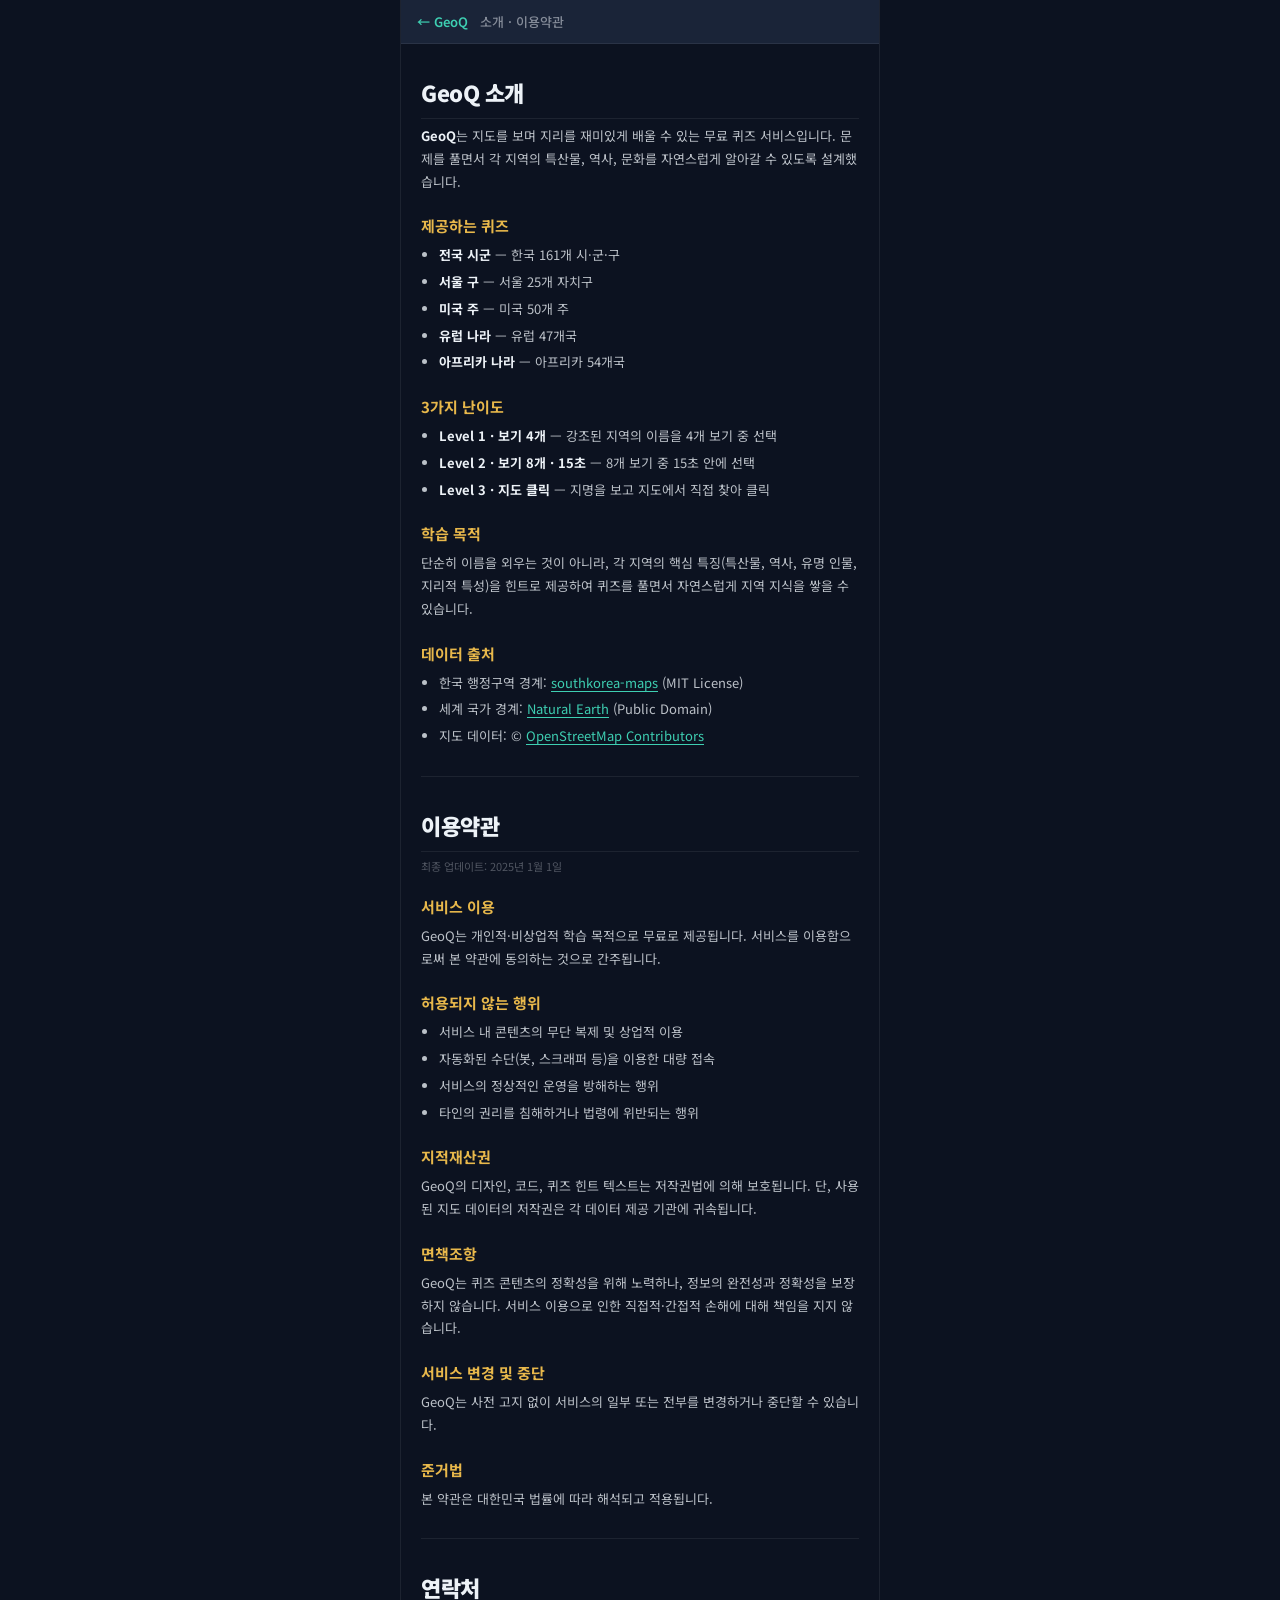
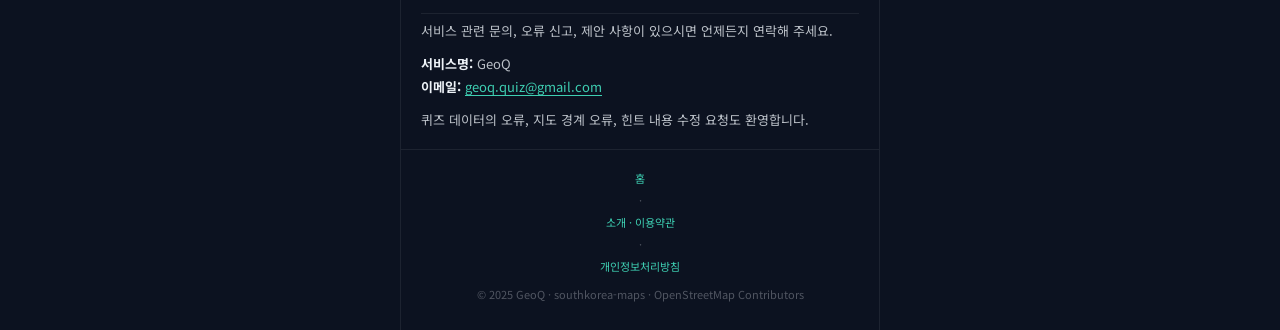
==== about.html @ 437cad63 "feat: Google AdSense 심사 요건 충족 — 필수 페이지 및 메타 추가 - privacy.html: 개인정보처리방침 (수집 정보·쿠키·AdSense·연락처·영문 요약)" ====
<!DOCTYPE html>
<html lang="ko">
<head>
<meta charset="UTF-8">
<meta name="viewport" content="width=device-width,initial-scale=1.0">
<title>소개 — GeoQ</title>
<meta name="description" content="GeoQ는 지도를 보며 지리를 배우는 무료 퀴즈 서비스입니다. 전국 시군, 서울 구, 미국 주, 유럽·아프리카 국가를 3가지 레벨로 학습하세요.">
<meta name="robots" content="index,follow">
<link rel="icon" href="/favicon.svg" type="image/svg+xml">
<link rel="preconnect" href="https://fonts.googleapis.com">
<link rel="preconnect" href="https://fonts.gstatic.com" crossorigin>
<link rel="stylesheet" href="/css/style.css">
</head>
<body>
<div class="page">

<nav class="content-nav">
  <a href="/" class="content-nav__back">← GeoQ</a>
  <span class="content-nav__title">소개 · 이용약관</span>
</nav>

<div class="content-wrap">

<h1 class="content-h1">GeoQ 소개</h1>

<p class="content-p"><strong>GeoQ</strong>는 지도를 보며 지리를 재미있게 배울 수 있는 무료 퀴즈 서비스입니다. 문제를 풀면서 각 지역의 특산물, 역사, 문화를 자연스럽게 알아갈 수 있도록 설계했습니다.</p>

<h2 class="content-h2">제공하는 퀴즈</h2>
<ul class="content-list">
  <li><strong>전국 시군</strong> — 한국 161개 시·군·구</li>
  <li><strong>서울 구</strong> — 서울 25개 자치구</li>
  <li><strong>미국 주</strong> — 미국 50개 주</li>
  <li><strong>유럽 나라</strong> — 유럽 47개국</li>
  <li><strong>아프리카 나라</strong> — 아프리카 54개국</li>
</ul>

<h2 class="content-h2">3가지 난이도</h2>
<ul class="content-list">
  <li><strong>Level 1 · 보기 4개</strong> — 강조된 지역의 이름을 4개 보기 중 선택</li>
  <li><strong>Level 2 · 보기 8개 · 15초</strong> — 8개 보기 중 15초 안에 선택</li>
  <li><strong>Level 3 · 지도 클릭</strong> — 지명을 보고 지도에서 직접 찾아 클릭</li>
</ul>

<h2 class="content-h2">학습 목적</h2>
<p class="content-p">단순히 이름을 외우는 것이 아니라, 각 지역의 핵심 특징(특산물, 역사, 유명 인물, 지리적 특성)을 힌트로 제공하여 퀴즈를 풀면서 자연스럽게 지역 지식을 쌓을 수 있습니다.</p>

<h2 class="content-h2">데이터 출처</h2>
<ul class="content-list">
  <li>한국 행정구역 경계: <a href="https://github.com/southkorea/southkorea-maps" target="_blank" rel="noopener" class="content-link">southkorea-maps</a> (MIT License)</li>
  <li>세계 국가 경계: <a href="https://www.naturalearthdata.com/" target="_blank" rel="noopener" class="content-link">Natural Earth</a> (Public Domain)</li>
  <li>지도 데이터: © <a href="https://www.openstreetmap.org/copyright" target="_blank" rel="noopener" class="content-link">OpenStreetMap Contributors</a></li>
</ul>

<div class="content-divider"></div>

<h1 class="content-h1">이용약관</h1>
<p class="content-meta">최종 업데이트: 2025년 1월 1일</p>

<h2 class="content-h2">서비스 이용</h2>
<p class="content-p">GeoQ는 개인적·비상업적 학습 목적으로 무료로 제공됩니다. 서비스를 이용함으로써 본 약관에 동의하는 것으로 간주됩니다.</p>

<h2 class="content-h2">허용되지 않는 행위</h2>
<ul class="content-list">
  <li>서비스 내 콘텐츠의 무단 복제 및 상업적 이용</li>
  <li>자동화된 수단(봇, 스크래퍼 등)을 이용한 대량 접속</li>
  <li>서비스의 정상적인 운영을 방해하는 행위</li>
  <li>타인의 권리를 침해하거나 법령에 위반되는 행위</li>
</ul>

<h2 class="content-h2">지적재산권</h2>
<p class="content-p">GeoQ의 디자인, 코드, 퀴즈 힌트 텍스트는 저작권법에 의해 보호됩니다. 단, 사용된 지도 데이터의 저작권은 각 데이터 제공 기관에 귀속됩니다.</p>

<h2 class="content-h2">면책조항</h2>
<p class="content-p">GeoQ는 퀴즈 콘텐츠의 정확성을 위해 노력하나, 정보의 완전성과 정확성을 보장하지 않습니다. 서비스 이용으로 인한 직접적·간접적 손해에 대해 책임을 지지 않습니다.</p>

<h2 class="content-h2">서비스 변경 및 중단</h2>
<p class="content-p">GeoQ는 사전 고지 없이 서비스의 일부 또는 전부를 변경하거나 중단할 수 있습니다.</p>

<h2 class="content-h2">준거법</h2>
<p class="content-p">본 약관은 대한민국 법률에 따라 해석되고 적용됩니다.</p>

<div class="content-divider"></div>

<h1 class="content-h1">연락처</h1>

<p class="content-p">서비스 관련 문의, 오류 신고, 제안 사항이 있으시면 언제든지 연락해 주세요.</p>

<p class="content-p">
  <strong>서비스명:</strong> GeoQ<br>
  <strong>이메일:</strong> <a href="mailto:geoq.quiz@gmail.com" class="content-link">geoq.quiz@gmail.com</a>
</p>

<p class="content-p">퀴즈 데이터의 오류, 지도 경계 오류, 힌트 내용 수정 요청도 환영합니다.</p>

</div><!-- .content-wrap -->

<footer class="content-footer">
  <a href="/">홈</a>
  <span>·</span>
  <a href="/about">소개 · 이용약관</a>
  <span>·</span>
  <a href="/privacy">개인정보처리방침</a>
  <div style="margin-top:6px;">© 2025 GeoQ · southkorea-maps · OpenStreetMap Contributors</div>
</footer>

</div><!-- .page -->
</body>
</html>
---- css/style.css ----
@import url('https://fonts.googleapis.com/css2?family=Noto+Sans+KR:wght@400;500;700;900&family=DM+Mono:wght@400;500&display=swap');

/* ── 토큰 ── */
:root {
  --ink:    #0C1220;
  --ink2:   #1A2438;
  --ink3:   #243044;
  --border: rgba(255,255,255,0.07);
  --border2:rgba(255,255,255,0.13);

  --paper:  #F5F2EB;
  --paper2: #EDE9DF;

  --gold:   #E8B84B;
  --gold2:  #F5D078;
  --teal:   #3ECFB2;
  --coral:  #FF6B6B;
  --sky:    #60B4FF;

  --text:   #EDF2F7;
  --muted:  rgba(237,242,247,0.5);
  --hint:   rgba(237,242,247,0.3);

  --r-sm: 8px;
  --r-md: 14px;
  --r-lg: 20px;
  --r-xl: 28px;

  --font: 'Noto Sans KR', sans-serif;
  --mono: 'DM Mono', monospace;
  --ease: cubic-bezier(0.22,1,0.36,1);
}

*,*::before,*::after{box-sizing:border-box;margin:0;padding:0;}
html{font-size:16px;-webkit-font-smoothing:antialiased;}
body{font-family:var(--font);background:var(--ink);color:var(--text);min-height:100vh;overflow-x:hidden;}
a{color:inherit;text-decoration:none;}
button{font-family:inherit;cursor:pointer;border:none;background:none;}
input{font-family:inherit;}

/* ── 스크롤바 ── */
::-webkit-scrollbar{width:4px;}
::-webkit-scrollbar-track{background:var(--ink2);}
::-webkit-scrollbar-thumb{background:var(--border2);border-radius:2px;}

/* ── 애니메이션 ── */
@keyframes fadeUp   {from{opacity:0;transform:translateY(16px)}to{opacity:1;transform:translateY(0)}}
@keyframes fadeIn   {from{opacity:0}to{opacity:1}}
@keyframes scaleIn  {from{opacity:0;transform:scale(.88)}to{opacity:1;transform:scale(1)}}
@keyframes shimmer  {0%{background-position:200% 0}100%{background-position:-200% 0}}
@keyframes pulse    {0%,100%{filter:drop-shadow(0 0 4px rgba(232,184,75,.35))}50%{filter:drop-shadow(0 0 14px rgba(232,184,75,.7))}}
@keyframes timerPulse{0%,100%{transform:scale(1)}50%{transform:scale(1.1)}}
@keyframes ripple   {to{transform:scale(3);opacity:0}}
@keyframes slideDown{from{opacity:0;transform:translateY(-8px)}to{opacity:1;transform:translateY(0)}}
@keyframes bounce   {0%,100%{transform:translateY(0)}40%{transform:translateY(-6px)}70%{transform:translateY(-2px)}}

.fade-up  {animation:fadeUp  .38s var(--ease) both;}
.scale-in {animation:scaleIn .32s var(--ease) both;}

/* ── 스켈레톤 ── */
.skeleton{
  background:linear-gradient(90deg,var(--ink2) 25%,var(--ink3) 50%,var(--ink2) 75%);
  background-size:200% 100%;
  animation:shimmer 1.5s infinite;
  border-radius:var(--r-md);
}

/* ── 페이지 wrapper ── */
.page{max-width:480px;margin:0 auto;min-height:100vh;display:flex;flex-direction:column;position:relative;}

/* ════════════════════════════
   HOME
════════════════════════════ */
.home-hero{
  padding:36px 20px 28px;
  background:linear-gradient(160deg,#0C1220 0%,#152035 50%,#0D2040 100%);
  position:relative;overflow:hidden;
}
.home-hero::before{
  content:'';position:absolute;inset:0;
  background:radial-gradient(ellipse 60% 50% at 80% 20%,rgba(62,207,178,.08),transparent);
  pointer-events:none;
}
.home-hero__eyebrow{
  font-size:10px;letter-spacing:.14em;text-transform:uppercase;
  color:var(--teal);font-weight:500;margin-bottom:8px;
}
.home-hero__title{
  font-size:30px;font-weight:900;letter-spacing:-1px;line-height:1.1;
  background:linear-gradient(135deg,#fff 30%,var(--gold2));
  -webkit-background-clip:text;-webkit-text-fill-color:transparent;background-clip:text;
  margin-bottom:8px;
}
.home-hero__sub{font-size:13px;color:var(--muted);line-height:1.5;}

.lang-row{display:flex;align-items:center;justify-content:space-between;margin-top:20px;}
.lang-toggle{display:flex;gap:3px;background:rgba(255,255,255,.06);border:1px solid var(--border);border-radius:20px;padding:3px;}
.lang-toggle button{
  padding:4px 14px;border-radius:16px;font-size:12px;font-weight:500;
  color:var(--muted);transition:all .2s;
}
.lang-toggle button.active{background:var(--gold);color:var(--ink);font-weight:700;}

/* 레벨·지도 선택 안내 레이블 */
.level-section-label{
  font-size:10px;font-weight:700;letter-spacing:.09em;text-transform:uppercase;
  color:var(--muted);padding:14px 20px 4px;
}

/* 레벨 카드 row */
.level-row{display:grid;grid-template-columns:repeat(3,1fr);gap:6px;padding:4px 20px 0;}
.level-card{
  background:var(--ink2);border:1px solid var(--border);border-radius:var(--r-md);
  padding:9px 8px;text-align:center;cursor:pointer;
  transition:all .22s var(--ease);text-decoration:none;color:inherit;
  position:relative;overflow:hidden;
}
.level-card:hover{border-color:var(--border2);transform:translateY(-2px);}
.level-card.hot{border-color:rgba(232,184,75,.2);}
.level-card.hot::after{
  content:'HOT';position:absolute;top:5px;right:5px;
  font-size:7px;font-weight:700;letter-spacing:.06em;
  background:var(--gold);color:var(--ink);
  padding:1px 4px;border-radius:3px;
}
/* 선택된 레벨 */
.level-card.selected{
  border-color:var(--gold)!important;
  background:rgba(232,184,75,.12);
  transform:translateY(-2px);
  box-shadow:0 4px 16px rgba(232,184,75,.2);
}
.level-card.selected .level-card__name{color:var(--gold);}
.level-card.selected .level-card__num{color:var(--gold2);}

.level-card__num{font-family:var(--mono);font-size:9px;color:var(--gold);letter-spacing:.05em;margin-bottom:3px;}
.level-card__icon{font-size:18px;margin-bottom:2px;display:block;}
.level-card__name{font-size:11px;font-weight:700;color:var(--text);}
.level-card__desc{display:none;}

/* 섹션 */
.home-section{padding:24px 20px 0;}
.home-section-label{
  font-size:10px;font-weight:700;letter-spacing:.1em;text-transform:uppercase;
  color:var(--muted);margin-bottom:12px;display:flex;align-items:center;gap:6px;
}
.home-section-label::after{content:'';flex:1;height:1px;background:var(--border);}

/* 지도 그리드 */
.map-grid{display:grid;grid-template-columns:1fr 1fr;gap:10px;}
.map-card{
  background:var(--ink2);border:1px solid var(--border);border-radius:var(--r-lg);
  padding:16px;cursor:pointer;transition:all .22s var(--ease);
  text-decoration:none;color:inherit;display:flex;flex-direction:column;gap:10px;
  position:relative;overflow:hidden;
}
.map-card::before{
  content:'';position:absolute;inset:0;opacity:0;
  background:linear-gradient(135deg,rgba(232,184,75,.06),transparent);
  transition:opacity .22s;
}
.map-card:hover{border-color:rgba(232,184,75,.3);transform:translateY(-3px);box-shadow:0 8px 32px rgba(0,0,0,.3);}
.map-card:hover::before{opacity:1;}
.map-card:active{transform:scale(.98);}
.map-card.disabled{opacity:.4;cursor:not-allowed;pointer-events:none;}
.map-card__icon{
  width:42px;height:42px;border-radius:12px;
  display:flex;align-items:center;justify-content:center;font-size:22px;
  background:rgba(255,255,255,.06);
}
.map-card__name{font-size:13px;font-weight:700;color:var(--text);}
.map-card__meta{font-size:11px;color:var(--muted);}
.map-card__badge{
  display:inline-block;font-size:9px;font-weight:700;letter-spacing:.05em;
  padding:2px 7px;border-radius:6px;margin-top:2px;width:fit-content;
}
.badge-gold{background:rgba(232,184,75,.2);color:var(--gold);}
.badge-soon{background:rgba(255,255,255,.06);color:var(--hint);}
.badge-new {background:rgba(62,207,178,.2);color:var(--teal);}

/* 챌린지 배너 */
.challenge-banner{
  margin:16px 20px 0;
  background:linear-gradient(135deg,var(--ink3),#1a3050);
  border:1px solid rgba(62,207,178,.2);
  border-radius:var(--r-lg);padding:16px;
  display:flex;align-items:center;gap:14px;cursor:pointer;
  transition:all .22s var(--ease);text-decoration:none;color:inherit;
}
.challenge-banner:hover{border-color:rgba(62,207,178,.4);transform:translateY(-2px);}
.challenge-banner__icon{font-size:28px;flex-shrink:0;}
.challenge-banner__title{font-size:14px;font-weight:700;color:var(--text);}
.challenge-banner__sub{font-size:11px;color:var(--muted);margin-top:2px;}
.challenge-banner__arrow{margin-left:auto;color:var(--teal);font-size:18px;flex-shrink:0;}

/* 통계 바 */
.stats-row{
  display:grid;grid-template-columns:repeat(3,1fr);gap:1px;
  background:var(--border);border-radius:var(--r-md);overflow:hidden;
  margin:16px 20px 0;
}
.stat-cell{background:var(--ink2);padding:14px 8px;text-align:center;}
.stat-cell__num{font-family:var(--mono);font-size:20px;font-weight:500;color:var(--gold);}
.stat-cell__label{font-size:10px;color:var(--muted);margin-top:2px;}

/* ════════════════════════════
   QUIZ
════════════════════════════ */
.quiz-page{max-width:480px;margin:0 auto;min-height:100vh;display:flex;flex-direction:column;}

/* 헤더 */
.quiz-header{
  background:var(--ink2);border-bottom:1px solid var(--border);
  padding:12px 16px 14px;position:sticky;top:0;z-index:20;
}
.quiz-header__row1{display:flex;align-items:center;gap:10px;margin-bottom:10px;}
.back-btn{
  width:34px;height:34px;border-radius:50%;
  background:rgba(255,255,255,.06);border:1px solid var(--border);
  display:flex;align-items:center;justify-content:center;
  color:var(--text);font-size:18px;transition:all .18s;flex-shrink:0;
}
.back-btn:hover{background:rgba(255,255,255,.12);}
.quiz-header__info{flex:1;min-width:0;}
.quiz-header__map{font-size:11px;color:var(--muted);font-weight:500;letter-spacing:.04em;}
.quiz-header__lv {font-size:16px;font-weight:900;color:var(--text);letter-spacing:-.3px;line-height:1.2;}


/* 진행바 */
.progress-area{display:flex;align-items:center;gap:10px;}
.progress-bar{flex:1;height:3px;background:rgba(255,255,255,.1);border-radius:2px;overflow:hidden;}
.progress-fill{height:100%;background:linear-gradient(90deg,var(--teal),var(--gold));border-radius:2px;transition:width .5s var(--ease);}
.progress-label{font-family:var(--mono);font-size:11px;color:var(--muted);white-space:nowrap;}
.score-display{font-family:var(--mono);font-size:12px;font-weight:500;color:var(--gold);white-space:nowrap;min-width:40px;text-align:right;}

/* ── 타이머 링 ── */
.timer-wrap{position:relative;width:46px;height:46px;flex-shrink:0;display:none;}
.timer-wrap.show{display:block;}
.timer-wrap svg{position:absolute;inset:0;transform:rotate(-90deg);}
.timer-bg{fill:none;stroke:rgba(255,255,255,.08);stroke-width:3;}
.timer-arc{fill:none;stroke:var(--teal);stroke-width:3;stroke-linecap:round;stroke-dasharray:125.66;transition:stroke-dashoffset .9s linear,stroke .3s;}
.timer-num{
  position:absolute;inset:0;display:flex;align-items:center;justify-content:center;
  font-family:var(--mono);font-size:14px;font-weight:500;color:var(--teal);
}
.timer-wrap.urgent .timer-arc{stroke:var(--coral);}
.timer-wrap.urgent .timer-num{color:var(--coral);animation:timerPulse .5s ease-in-out infinite;}

/* ── 지도 영역 ── */
.map-wrap{
  flex-shrink:0;position:relative;
  background:linear-gradient(160deg,#0e1a2e,#131f35);
  border-bottom:1px solid var(--border);
}
#map-container{
  width:100%;height:44vw;max-height:300px;min-height:200px;
  position:relative;overflow:hidden;
}
#map-skeleton{position:absolute;inset:0;z-index:2;}
#map-container svg{width:100%;height:100%;display:block;opacity:0;transition:opacity .4s;}
/* viewBox animated via JS requestAnimationFrame */
#map-container svg.loaded{opacity:1;}
/* 지도 path */
#map-container path{
  fill:rgba(255,255,255,.04);stroke:rgba(255,255,255,.12);stroke-width:.5;
  transition:fill .25s,stroke .15s;vector-effect:non-scaling-stroke;
}
/* ── 도별 배경색 (data-grp = GeoJSON code prefix) ── */
#map-container path[data-grp="31"]{fill:rgba(74,144,217,.28);}   /* 경기도 */
#map-container path[data-grp="32"]{fill:rgba(87,168,107,.30);}   /* 강원도 */
#map-container path[data-grp="33"]{fill:rgba(157,120,212,.28);}  /* 충청북도 */
#map-container path[data-grp="34"]{fill:rgba(212,160,48,.28);}   /* 충청남도 */
#map-container path[data-grp="35"]{fill:rgba(217,110,58,.28);}   /* 전라북도 */
#map-container path[data-grp="36"]{fill:rgba(62,189,189,.28);}   /* 전라남도 */
#map-container path[data-grp="37"]{fill:rgba(176,120,64,.30);}   /* 경상북도 */
#map-container path[data-grp="38"]{fill:rgba(123,176,80,.28);}   /* 경상남도 */
#map-container path[data-grp="39"]{fill:rgba(96,180,255,.32);}   /* 제주도 */
#map-container path[data-grp="21"]{fill:rgba(224,96,144,.30);}   /* 부산 군 */
#map-container path[data-grp="22"]{fill:rgba(144,96,200,.30);}   /* 대구 군 */
#map-container path[data-grp="23"]{fill:rgba(112,168,216,.28);}  /* 인천 군 */
#map-container path[data-grp="26"]{fill:rgba(216,128,80,.30);}   /* 울산 군 */
#map-container path[data-grp="29"]{fill:rgba(168,200,56,.30);}   /* 세종 */
/* ── 도 경계선 오버레이 ── */
#prov-borders path{
  fill:none;stroke:rgba(255,255,255,.55);stroke-width:1.6;
  stroke-linejoin:round;vector-effect:non-scaling-stroke;pointer-events:none;
}
#map-container path.active{
  fill:var(--gold);stroke:var(--gold2);stroke-width:1.5;
  animation:pulse 2s ease-in-out infinite;
}
#map-container path.correct{fill:#3ECFB2;stroke:#2BA890;stroke-width:1.2;animation:none;filter:none;}
#map-container path.wrong  {fill:var(--coral);stroke:#cc4444;stroke-width:1.2;animation:none;filter:none;}
#map-container path.solved {fill:rgba(62,207,178,.2);stroke:rgba(62,207,178,.3);animation:none;filter:none;}
/* 세계 지도 path — 기본 fill을 살짝 더 밝게 */
#map-container svg:not([viewBox="0 0 680 800"]) path{fill:rgba(255,255,255,.07);}

/* Level3 */
body.lv3 #map-container path{cursor:crosshair;}
body.lv3 #map-container path:hover{fill:rgba(232,184,75,.18);stroke:var(--gold);}
/* 툴팁 */
.map-tip{
  position:absolute;background:var(--ink);border:1px solid var(--border2);
  color:var(--text);font-size:12px;font-weight:500;
  padding:4px 10px;border-radius:var(--r-sm);pointer-events:none;
  z-index:10;white-space:nowrap;opacity:0;transition:opacity .15s;
  transform:translate(-50%,-110%);
}
.map-tip.show{opacity:1;}

/* ── 퀴즈 패널 ── */
.quiz-panel{flex:1;padding:16px;display:flex;flex-direction:column;gap:13px;}
.question-text{
  font-size:15px;font-weight:700;color:var(--text);line-height:1.45;
  padding:12px 14px;background:rgba(255,255,255,.03);
  border:1px solid var(--border);border-radius:var(--r-md);
}
.question-text strong{color:var(--gold);font-size:17px;}

/* 힌트 */
.hint-row{display:flex;align-items:center;gap:8px;}
.hint-btn{
  display:inline-flex;align-items:center;gap:5px;
  padding:6px 13px;border-radius:20px;
  border:1px solid var(--border2);background:rgba(255,255,255,.04);
  font-size:12px;color:var(--muted);transition:all .18s;
}
.hint-btn:hover:not(:disabled){
  border-color:rgba(232,184,75,.4);color:var(--gold);background:rgba(232,184,75,.06);
}
.hint-btn:disabled{opacity:.35;cursor:not-allowed;}
.hint-cost{color:var(--gold);font-weight:600;}
.hint-count{color:var(--hint);font-size:10px;}
.hint-box{
  background:rgba(232,184,75,.07);border:1px solid rgba(232,184,75,.2);
  border-radius:var(--r-md);padding:10px 14px;font-size:13px;color:var(--gold2);
  display:none;animation:slideDown .2s var(--ease);line-height:1.5;
}
.hint-box.show{display:block;}

/* Level3 안내 */
.lv3-guide{
  background:rgba(62,207,178,.06);border:1px solid rgba(62,207,178,.2);
  border-radius:var(--r-md);padding:11px 14px;
  font-size:13px;color:var(--teal);font-weight:500;text-align:center;
  display:none;
}
.lv3-guide.show{display:block;}

/* 선택지 */
.choices{display:grid;grid-template-columns:1fr 1fr;gap:8px;}
.choice{
  padding:12px 14px;border-radius:var(--r-md);text-align:left;
  border:1px solid var(--border);background:rgba(255,255,255,.04);
  font-size:13px;font-weight:600;color:var(--text);
  transition:all .18s var(--ease);position:relative;overflow:hidden;
  line-height:1.35;
}
.choice::after{
  content:'';position:absolute;inset:0;background:var(--gold);
  transform:scale(0);border-radius:50%;opacity:0;
  transition:transform .5s,opacity .5s;
}
.choice:hover:not(:disabled){
  border-color:rgba(232,184,75,.3);background:rgba(232,184,75,.07);
  color:var(--gold2);transform:translateY(-1px);
}
.choice:active:not(:disabled){transform:scale(.97);}
.choice.correct{border-color:var(--teal)!important;background:rgba(62,207,178,.12)!important;color:var(--teal)!important;}
.choice.wrong  {border-color:var(--coral)!important;background:rgba(255,107,107,.1)!important;color:var(--coral)!important;}
.choice:disabled{cursor:not-allowed;}

/* 8지선다 레이아웃 */
.choices[data-count="8"] .choice{
  font-size:11px;padding:8px 5px;text-align:center;line-height:1.3;word-break:keep-all;
}

/* 피드백 */
.feedback{
  border-radius:var(--r-md);padding:12px 16px;font-size:14px;font-weight:700;
  text-align:center;display:none;animation:scaleIn .25s var(--ease);
}
.feedback.show{display:block;}
.feedback.correct{background:rgba(62,207,178,.12);border:1px solid rgba(62,207,178,.3);color:var(--teal);}
.feedback.wrong  {background:rgba(255,107,107,.1);border:1px solid rgba(255,107,107,.25);color:var(--coral);}

/* 네비 버튼 */
.quiz-nav{display:flex;gap:8px;padding-bottom:4px;}
.btn{
  display:inline-flex;align-items:center;justify-content:center;gap:6px;
  padding:11px 18px;border-radius:var(--r-md);font-size:14px;font-weight:700;
  transition:all .18s var(--ease);white-space:nowrap;
}
.btn:active{transform:scale(.97);}
.btn-ghost{
  background:rgba(255,255,255,.05);border:1px solid var(--border2);color:var(--muted);flex:1;
}
.btn-ghost:hover{background:rgba(255,255,255,.1);color:var(--text);}
.btn-primary{
  background:linear-gradient(135deg,var(--teal),#2ba890);color:var(--ink);flex:2;
  box-shadow:0 4px 16px rgba(62,207,178,.25);font-weight:800;
}
.btn-primary:hover{box-shadow:0 6px 24px rgba(62,207,178,.4);transform:translateY(-1px);}
.btn-gold{
  background:linear-gradient(135deg,var(--gold),#d4a030);color:var(--ink);
  box-shadow:0 4px 16px rgba(232,184,75,.25);font-weight:800;
}
.btn-gold:hover{box-shadow:0 6px 24px rgba(232,184,75,.4);transform:translateY(-1px);}

/* ════════════════════════════
   RESULT
════════════════════════════ */
.result-hero{
  background:linear-gradient(160deg,var(--ink2),#152035);
  padding:40px 24px 32px;text-align:center;position:relative;overflow:hidden;
}
.result-hero::before{
  content:'';position:absolute;inset:0;
  background:radial-gradient(ellipse 70% 60% at 50% 0%,rgba(232,184,75,.08),transparent);
  pointer-events:none;
}
.result-ring{
  width:130px;height:130px;border-radius:50%;margin:0 auto 20px;
  border:3px solid rgba(232,184,75,.3);
  display:flex;flex-direction:column;align-items:center;justify-content:center;
  position:relative;
}
.result-ring::before{
  content:'';position:absolute;inset:-1px;border-radius:50%;
  background:conic-gradient(var(--gold) var(--pct,0%),transparent 0%);
  mask:radial-gradient(circle at center,transparent 58px,black 59px);
  -webkit-mask:radial-gradient(circle at center,transparent 58px,black 59px);
  transition:--pct 1s var(--ease);
}
.result-score{font-family:var(--mono);font-size:40px;font-weight:500;color:var(--gold);line-height:1;animation:bounce .6s .3s var(--ease) both;}
.result-total{font-size:13px;color:var(--muted);margin-top:2px;}
.result-grade{font-size:22px;font-weight:900;letter-spacing:-.5px;margin-bottom:6px;}
.result-sub  {font-size:13px;color:var(--muted);}

.result-stats{
  display:grid;grid-template-columns:repeat(3,1fr);gap:1px;
  background:var(--border);margin:0 16px 16px;border-radius:var(--r-md);overflow:hidden;
}
.rs-cell{background:var(--ink2);padding:16px 8px;text-align:center;}
.rs-cell__num  {font-family:var(--mono);font-size:24px;font-weight:500;color:var(--text);}
.rs-cell__label{font-size:10px;color:var(--muted);margin-top:3px;}

.result-actions{display:flex;gap:8px;padding:0 16px 10px;}
.result-actions .btn{flex:1;}

/* 다음 도전 */
.next-section{padding:8px 16px 32px;}
.next-label{font-size:10px;font-weight:700;letter-spacing:.1em;text-transform:uppercase;color:var(--muted);margin-bottom:10px;}
.next-grid{display:grid;grid-template-columns:1fr 1fr;gap:8px;}
.next-card{
  background:var(--ink2);border:1px solid var(--border);border-radius:var(--r-md);
  padding:12px;cursor:pointer;transition:all .18s var(--ease);text-align:left;color:inherit;
}
.next-card:hover{border-color:var(--border2);transform:translateY(-2px);}
.next-card:disabled{opacity:.4;cursor:not-allowed;}
.next-card__icon{font-size:18px;display:block;margin-bottom:5px;}
.next-card__name{font-size:12px;font-weight:700;color:var(--text);display:block;}
.next-card__sub {font-size:10px;color:var(--muted);}

/* ── 토스트 ── */
.toast{
  position:fixed;bottom:28px;left:50%;
  transform:translateX(-50%) translateY(60px);
  background:var(--ink3);border:1px solid var(--border2);
  color:var(--text);padding:10px 20px;border-radius:var(--r-md);
  font-size:13px;font-weight:500;z-index:999;
  opacity:0;transition:transform .3s var(--ease),opacity .3s;
  pointer-events:none;white-space:nowrap;
}
.toast.show{transform:translateX(-50%) translateY(0);opacity:1;}

/* ════════════════════════════
   CONTENT PAGES (about, privacy)
════════════════════════════ */
.content-nav{
  display:flex;align-items:center;gap:12px;
  padding:12px 16px;background:var(--ink2);
  border-bottom:1px solid var(--border);
  position:sticky;top:0;z-index:20;
}
.content-nav__back{
  font-size:13px;color:var(--teal);font-weight:600;
  text-decoration:none;flex-shrink:0;
}
.content-nav__back:hover{opacity:.8;}
.content-nav__title{font-size:13px;color:var(--muted);font-weight:500;}

.content-wrap{padding:24px 20px 8px;flex:1;}

.content-h1{
  font-size:22px;font-weight:900;color:var(--text);
  letter-spacing:-.5px;margin-bottom:6px;margin-top:8px;
  padding-bottom:10px;border-bottom:1px solid var(--border);
}
.content-h1:not(:first-child){margin-top:32px;}
.content-meta{font-size:11px;color:var(--hint);margin-bottom:20px;}

.content-h2{
  font-size:15px;font-weight:700;color:var(--gold);
  margin-top:22px;margin-bottom:8px;
}
.content-p{
  font-size:13px;color:rgba(237,242,247,.78);
  line-height:1.75;margin-bottom:10px;
}
.content-p strong{color:var(--text);}
.content-list{
  padding-left:18px;margin-bottom:12px;
}
.content-list li{
  font-size:13px;color:rgba(237,242,247,.78);
  line-height:1.75;margin-bottom:4px;
}
.content-list li strong{color:var(--text);}
.content-link{color:var(--teal);text-decoration:underline;text-underline-offset:3px;}
.content-link:hover{color:var(--gold);}
.content-divider{
  height:1px;background:var(--border);margin:28px 0;
}

.content-footer{
  text-align:center;padding:20px 16px 28px;
  font-size:11px;color:var(--hint);
  border-top:1px solid var(--border);
  display:flex;flex-wrap:wrap;align-items:center;
  justify-content:center;gap:6px;flex-direction:column;
}
.content-footer a{color:var(--teal);}
.content-footer a:hover{color:var(--gold);}

/* ── 반응형 ── */
@media(max-width:360px){
  :root{font-size:15px;}
  .home-hero__title{font-size:26px;}
}
@media(min-width:480px){
  .page,.quiz-page{border-left:1px solid var(--border);border-right:1px solid var(--border);}
}
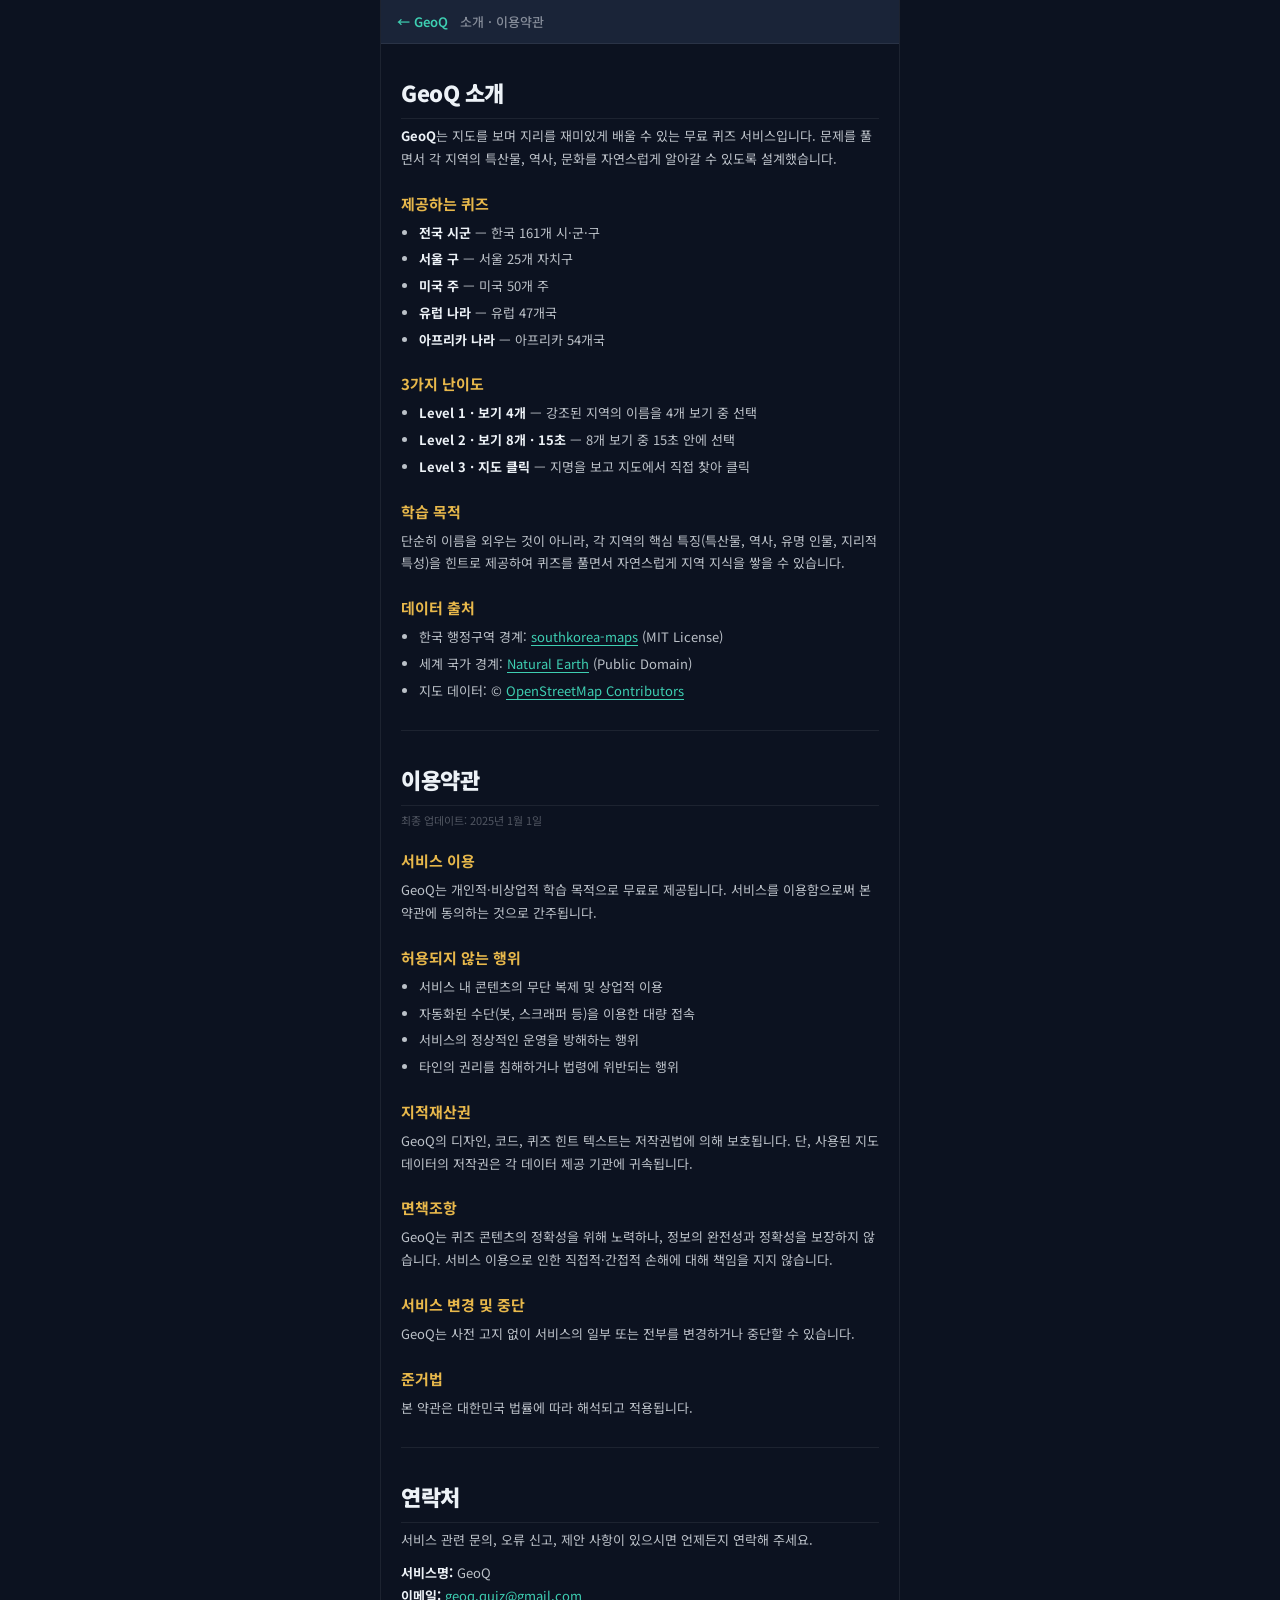
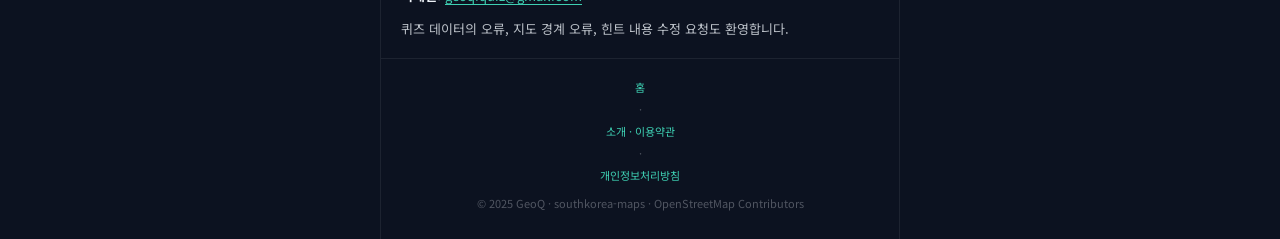
==== commit 4e27a74a: "feat: Google Analytics (G-GHNJJFEVBD) 태그 전체 페이지 추가 Co-Authored-By: Claude Sonnet 4.6 <noreply@anthro" ====
--- a/about.html
+++ b/about.html
@@ -2,14 +2,34 @@
 <html lang="ko">
 <head>
 <meta charset="UTF-8">
+<!-- Google tag (gtag.js) -->
+<script async src="https://www.googletagmanager.com/gtag/js?id=G-GHNJJFEVBD"></script>
+<script>
+  window.dataLayer = window.dataLayer || [];
+  function gtag(){dataLayer.push(arguments);}
+  gtag("js", new Date());
+  gtag("config", "G-GHNJJFEVBD");
+</script>
+<meta name="google-adsense-account" content="ca-pub-9931225061186683">
 <meta name="viewport" content="width=device-width,initial-scale=1.0">
 <title>소개 — GeoQ</title>
 <meta name="description" content="GeoQ는 지도를 보며 지리를 배우는 무료 퀴즈 서비스입니다. 전국 시군, 서울 구, 미국 주, 유럽·아프리카 국가를 3가지 레벨로 학습하세요.">
 <meta name="robots" content="index,follow">
+<meta name="theme-color" content="#E8B84B">
+<meta property="og:type" content="website">
+<meta property="og:site_name" content="GeoQ">
+<meta property="og:title" content="소개 · 이용약관 — GeoQ">
+<meta property="og:description" content="GeoQ는 지도를 보며 지리를 배우는 무료 퀴즈 서비스입니다. 전국 시군, 서울, 미국, 유럽, 아프리카 지리 퀴즈.">
+<meta property="og:url" content="https://korean-cityquiz01.pages.dev/about">
+<meta property="og:image" content="https://korean-cityquiz01.pages.dev/img/og.svg">
+<link rel="canonical" href="https://korean-cityquiz01.pages.dev/about">
+<link rel="manifest" href="/manifest.json">
 <link rel="icon" href="/favicon.svg" type="image/svg+xml">
+<link rel="apple-touch-icon" href="/img/apple-touch-icon.png">
 <link rel="preconnect" href="https://fonts.googleapis.com">
 <link rel="preconnect" href="https://fonts.gstatic.com" crossorigin>
 <link rel="stylesheet" href="/css/style.css">
+<script async src="https://pagead2.googlesyndication.com/pagead/js/adsbygoogle.js?client=ca-pub-9931225061186683" crossorigin="anonymous"></script>
 </head>
 <body>
 <div class="page">
--- a/css/style.css
+++ b/css/style.css
@@ -33,7 +33,7 @@
 
 *,*::before,*::after{box-sizing:border-box;margin:0;padding:0;}
 html{font-size:16px;-webkit-font-smoothing:antialiased;}
-body{font-family:var(--font);background:var(--ink);color:var(--text);min-height:100vh;overflow-x:hidden;}
+body{font-family:var(--font);background:var(--ink);color:var(--text);min-height:100dvh;overflow-x:hidden;}
 a{color:inherit;text-decoration:none;}
 button{font-family:inherit;cursor:pointer;border:none;background:none;}
 input{font-family:inherit;}
@@ -66,7 +66,10 @@
 }
 
 /* ── 페이지 wrapper ── */
-.page{max-width:480px;margin:0 auto;min-height:100vh;display:flex;flex-direction:column;position:relative;}
+.page{max-width:520px;margin:0 auto;min-height:100dvh;display:flex;flex-direction:column;position:relative;}
+/* 게임 화면만 더 넓게 (520 × 1.1 = 572px) */
+.quiz-page{max-width:570px !important;}
+.result-page{max-width:570px !important;}
 
 /* ════════════════════════════
    HOME
@@ -206,42 +209,41 @@
 /* ════════════════════════════
    QUIZ
 ════════════════════════════ */
-.quiz-page{max-width:480px;margin:0 auto;min-height:100vh;display:flex;flex-direction:column;}
+.quiz-page{max-width:480px;margin:0 auto;min-height:100dvh;display:flex;flex-direction:column;}
 
 /* 헤더 */
 .quiz-header{
   background:var(--ink2);border-bottom:1px solid var(--border);
-  padding:12px 16px 14px;position:sticky;top:0;z-index:20;
-}
-.quiz-header__row1{display:flex;align-items:center;gap:10px;margin-bottom:10px;}
+  padding:7px 14px 8px;position:sticky;top:0;z-index:20;
+}
+.quiz-header__row1{display:flex;align-items:center;gap:10px;margin-bottom:5px;}
 .back-btn{
-  width:34px;height:34px;border-radius:50%;
+  width:32px;height:32px;border-radius:50%;
   background:rgba(255,255,255,.06);border:1px solid var(--border);
   display:flex;align-items:center;justify-content:center;
-  color:var(--text);font-size:18px;transition:all .18s;flex-shrink:0;
+  color:var(--text);font-size:17px;transition:all .18s;flex-shrink:0;
 }
 .back-btn:hover{background:rgba(255,255,255,.12);}
 .quiz-header__info{flex:1;min-width:0;}
-.quiz-header__map{font-size:11px;color:var(--muted);font-weight:500;letter-spacing:.04em;}
-.quiz-header__lv {font-size:16px;font-weight:900;color:var(--text);letter-spacing:-.3px;line-height:1.2;}
-
+.quiz-header__map{font-size:10px;color:var(--muted);font-weight:500;letter-spacing:.04em;}
+.quiz-header__lv {font-size:14px;font-weight:900;color:var(--text);letter-spacing:-.3px;line-height:1.2;}
 
 /* 진행바 */
-.progress-area{display:flex;align-items:center;gap:10px;}
+.progress-area{display:flex;align-items:center;gap:8px;}
 .progress-bar{flex:1;height:3px;background:rgba(255,255,255,.1);border-radius:2px;overflow:hidden;}
 .progress-fill{height:100%;background:linear-gradient(90deg,var(--teal),var(--gold));border-radius:2px;transition:width .5s var(--ease);}
-.progress-label{font-family:var(--mono);font-size:11px;color:var(--muted);white-space:nowrap;}
-.score-display{font-family:var(--mono);font-size:12px;font-weight:500;color:var(--gold);white-space:nowrap;min-width:40px;text-align:right;}
+.progress-label{font-family:var(--mono);font-size:10px;color:var(--muted);white-space:nowrap;}
+.score-display{font-family:var(--mono);font-size:11px;font-weight:500;color:var(--gold);white-space:nowrap;min-width:36px;text-align:right;}
 
 /* ── 타이머 링 ── */
-.timer-wrap{position:relative;width:46px;height:46px;flex-shrink:0;display:none;}
+.timer-wrap{position:relative;width:38px;height:38px;flex-shrink:0;display:none;}
 .timer-wrap.show{display:block;}
 .timer-wrap svg{position:absolute;inset:0;transform:rotate(-90deg);}
 .timer-bg{fill:none;stroke:rgba(255,255,255,.08);stroke-width:3;}
 .timer-arc{fill:none;stroke:var(--teal);stroke-width:3;stroke-linecap:round;stroke-dasharray:125.66;transition:stroke-dashoffset .9s linear,stroke .3s;}
 .timer-num{
   position:absolute;inset:0;display:flex;align-items:center;justify-content:center;
-  font-family:var(--mono);font-size:14px;font-weight:500;color:var(--teal);
+  font-family:var(--mono);font-size:12px;font-weight:500;color:var(--teal);
 }
 .timer-wrap.urgent .timer-arc{stroke:var(--coral);}
 .timer-wrap.urgent .timer-num{color:var(--coral);animation:timerPulse .5s ease-in-out infinite;}
@@ -255,6 +257,9 @@
 #map-container{
   width:100%;height:44vw;max-height:300px;min-height:200px;
   position:relative;overflow:hidden;
+}
+@media(max-width:480px){
+  #map-container{height:clamp(220px,42vh,320px);}
 }
 #map-skeleton{position:absolute;inset:0;z-index:2;}
 #map-container svg{width:100%;height:100%;display:block;opacity:0;transition:opacity .4s;}
@@ -292,8 +297,43 @@
 #map-container path.correct{fill:#3ECFB2;stroke:#2BA890;stroke-width:1.2;animation:none;filter:none;}
 #map-container path.wrong  {fill:var(--coral);stroke:#cc4444;stroke-width:1.2;animation:none;filter:none;}
 #map-container path.solved {fill:rgba(62,207,178,.2);stroke:rgba(62,207,178,.3);animation:none;filter:none;}
-/* 세계 지도 path — 기본 fill을 살짝 더 밝게 */
-#map-container svg:not([viewBox="0 0 680 800"]) path{fill:rgba(255,255,255,.07);}
+/* 세계 지도 path — 기본 fill (상태 클래스·data-grp 없는 path만) */
+#map-container svg:not([viewBox="0 0 680 800"]) path:not(.active):not(.correct):not(.wrong):not(.solved):not([data-grp]){fill:rgba(255,255,255,.07);}
+
+/* ── 서울 구 ── */
+#map-container path[data-grp="서울"]{fill:rgba(224,96,144,.25);}
+
+/* ── 미국 Census 권역 ── */
+#map-container path[data-grp="US-NE"]{fill:rgba(74,144,217,.26);}   /* 북동부 */
+#map-container path[data-grp="US-MW"]{fill:rgba(87,168,107,.28);}   /* 중서부 */
+#map-container path[data-grp="US-SO"]{fill:rgba(212,160,48,.26);}   /* 남부   */
+#map-container path[data-grp="US-WE"]{fill:rgba(157,120,212,.26);}  /* 서부   */
+
+/* ── 유럽 소권역 ── */
+#map-container path[data-grp="EU-N"]{fill:rgba(74,144,217,.24);}    /* 북유럽 */
+#map-container path[data-grp="EU-W"]{fill:rgba(62,189,189,.24);}    /* 서유럽 */
+#map-container path[data-grp="EU-S"]{fill:rgba(212,160,48,.24);}    /* 남유럽 */
+#map-container path[data-grp="EU-E"]{fill:rgba(157,120,212,.24);}   /* 동유럽 */
+
+/* ── 아프리카 소권역 ── */
+#map-container path[data-grp="AF-N"]{fill:rgba(212,160,48,.24);}    /* 북아프리카 */
+#map-container path[data-grp="AF-W"]{fill:rgba(87,168,107,.24);}    /* 서아프리카 */
+#map-container path[data-grp="AF-C"]{fill:rgba(217,110,58,.24);}    /* 중앙아프리카 */
+#map-container path[data-grp="AF-E"]{fill:rgba(74,144,217,.24);}    /* 동아프리카 */
+#map-container path[data-grp="AF-S"]{fill:rgba(157,120,212,.24);}   /* 남아프리카 */
+
+/* ── 월드컵 지도 ── */
+/* 배경 국가 (비출전국) */
+#map-container #bg-countries path{
+  fill:rgba(255,255,255,.03);stroke:rgba(255,255,255,.07);stroke-width:.4;
+}
+/* 대륙별 출전국 색상 */
+#map-container path[data-grp="UEFA"]    {fill:rgba(96,180,255,.22);}   /* 유럽 */
+#map-container path[data-grp="CONMEBOL"]{fill:rgba(62,189,189,.24);}   /* 남미 */
+#map-container path[data-grp="CONCACAF"]{fill:rgba(123,176,80,.24);}   /* 북중미 */
+#map-container path[data-grp="CAF"]     {fill:rgba(217,110,58,.24);}   /* 아프리카 */
+#map-container path[data-grp="AFC"]     {fill:rgba(212,160,48,.26);}   /* 아시아 */
+#map-container path[data-grp="OFC"]     {fill:rgba(157,120,212,.24);}  /* 오세아니아 */
 
 /* Level3 */
 body.lv3 #map-container path{cursor:crosshair;}
@@ -309,21 +349,21 @@
 .map-tip.show{opacity:1;}
 
 /* ── 퀴즈 패널 ── */
-.quiz-panel{flex:1;padding:16px;display:flex;flex-direction:column;gap:13px;}
+.quiz-panel{flex:1;padding:10px 14px 8px;display:flex;flex-direction:column;gap:8px;}
 .question-text{
-  font-size:15px;font-weight:700;color:var(--text);line-height:1.45;
-  padding:12px 14px;background:rgba(255,255,255,.03);
+  font-size:14px;font-weight:700;color:var(--text);line-height:1.4;
+  padding:8px 12px;background:rgba(255,255,255,.03);
   border:1px solid var(--border);border-radius:var(--r-md);
 }
-.question-text strong{color:var(--gold);font-size:17px;}
+.question-text strong{color:var(--gold);font-size:15px;}
 
 /* 힌트 */
 .hint-row{display:flex;align-items:center;gap:8px;}
 .hint-btn{
-  display:inline-flex;align-items:center;gap:5px;
-  padding:6px 13px;border-radius:20px;
+  display:inline-flex;align-items:center;gap:4px;
+  padding:4px 11px;border-radius:20px;
   border:1px solid var(--border2);background:rgba(255,255,255,.04);
-  font-size:12px;color:var(--muted);transition:all .18s;
+  font-size:11px;color:var(--muted);transition:all .18s;
 }
 .hint-btn:hover:not(:disabled){
   border-color:rgba(232,184,75,.4);color:var(--gold);background:rgba(232,184,75,.06);
@@ -333,7 +373,7 @@
 .hint-count{color:var(--hint);font-size:10px;}
 .hint-box{
   background:rgba(232,184,75,.07);border:1px solid rgba(232,184,75,.2);
-  border-radius:var(--r-md);padding:10px 14px;font-size:13px;color:var(--gold2);
+  border-radius:var(--r-md);padding:7px 12px;font-size:12px;color:var(--gold2);
   display:none;animation:slideDown .2s var(--ease);line-height:1.5;
 }
 .hint-box.show{display:block;}
@@ -341,20 +381,20 @@
 /* Level3 안내 */
 .lv3-guide{
   background:rgba(62,207,178,.06);border:1px solid rgba(62,207,178,.2);
-  border-radius:var(--r-md);padding:11px 14px;
-  font-size:13px;color:var(--teal);font-weight:500;text-align:center;
+  border-radius:var(--r-md);padding:7px 12px;
+  font-size:12px;color:var(--teal);font-weight:500;text-align:center;
   display:none;
 }
 .lv3-guide.show{display:block;}
 
 /* 선택지 */
-.choices{display:grid;grid-template-columns:1fr 1fr;gap:8px;}
+.choices{display:grid;grid-template-columns:1fr 1fr;gap:6px;}
 .choice{
-  padding:12px 14px;border-radius:var(--r-md);text-align:left;
+  padding:10px 10px;border-radius:var(--r-md);text-align:left;
   border:1px solid var(--border);background:rgba(255,255,255,.04);
   font-size:13px;font-weight:600;color:var(--text);
   transition:all .18s var(--ease);position:relative;overflow:hidden;
-  line-height:1.35;
+  line-height:1.3;
 }
 .choice::after{
   content:'';position:absolute;inset:0;background:var(--gold);
@@ -372,12 +412,12 @@
 
 /* 8지선다 레이아웃 */
 .choices[data-count="8"] .choice{
-  font-size:11px;padding:8px 5px;text-align:center;line-height:1.3;word-break:keep-all;
+  font-size:11px;padding:7px 4px;text-align:center;line-height:1.3;word-break:keep-all;
 }
 
 /* 피드백 */
 .feedback{
-  border-radius:var(--r-md);padding:12px 16px;font-size:14px;font-weight:700;
+  border-radius:var(--r-md);padding:8px 14px;font-size:13px;font-weight:700;
   text-align:center;display:none;animation:scaleIn .25s var(--ease);
 }
 .feedback.show{display:block;}
@@ -385,10 +425,10 @@
 .feedback.wrong  {background:rgba(255,107,107,.1);border:1px solid rgba(255,107,107,.25);color:var(--coral);}
 
 /* 네비 버튼 */
-.quiz-nav{display:flex;gap:8px;padding-bottom:4px;}
+.quiz-nav{display:flex;gap:8px;padding-bottom:0;}
 .btn{
   display:inline-flex;align-items:center;justify-content:center;gap:6px;
-  padding:11px 18px;border-radius:var(--r-md);font-size:14px;font-weight:700;
+  padding:10px 16px;border-radius:var(--r-md);font-size:14px;font-weight:700;
   transition:all .18s var(--ease);white-space:nowrap;
 }
 .btn:active{transform:scale(.97);}
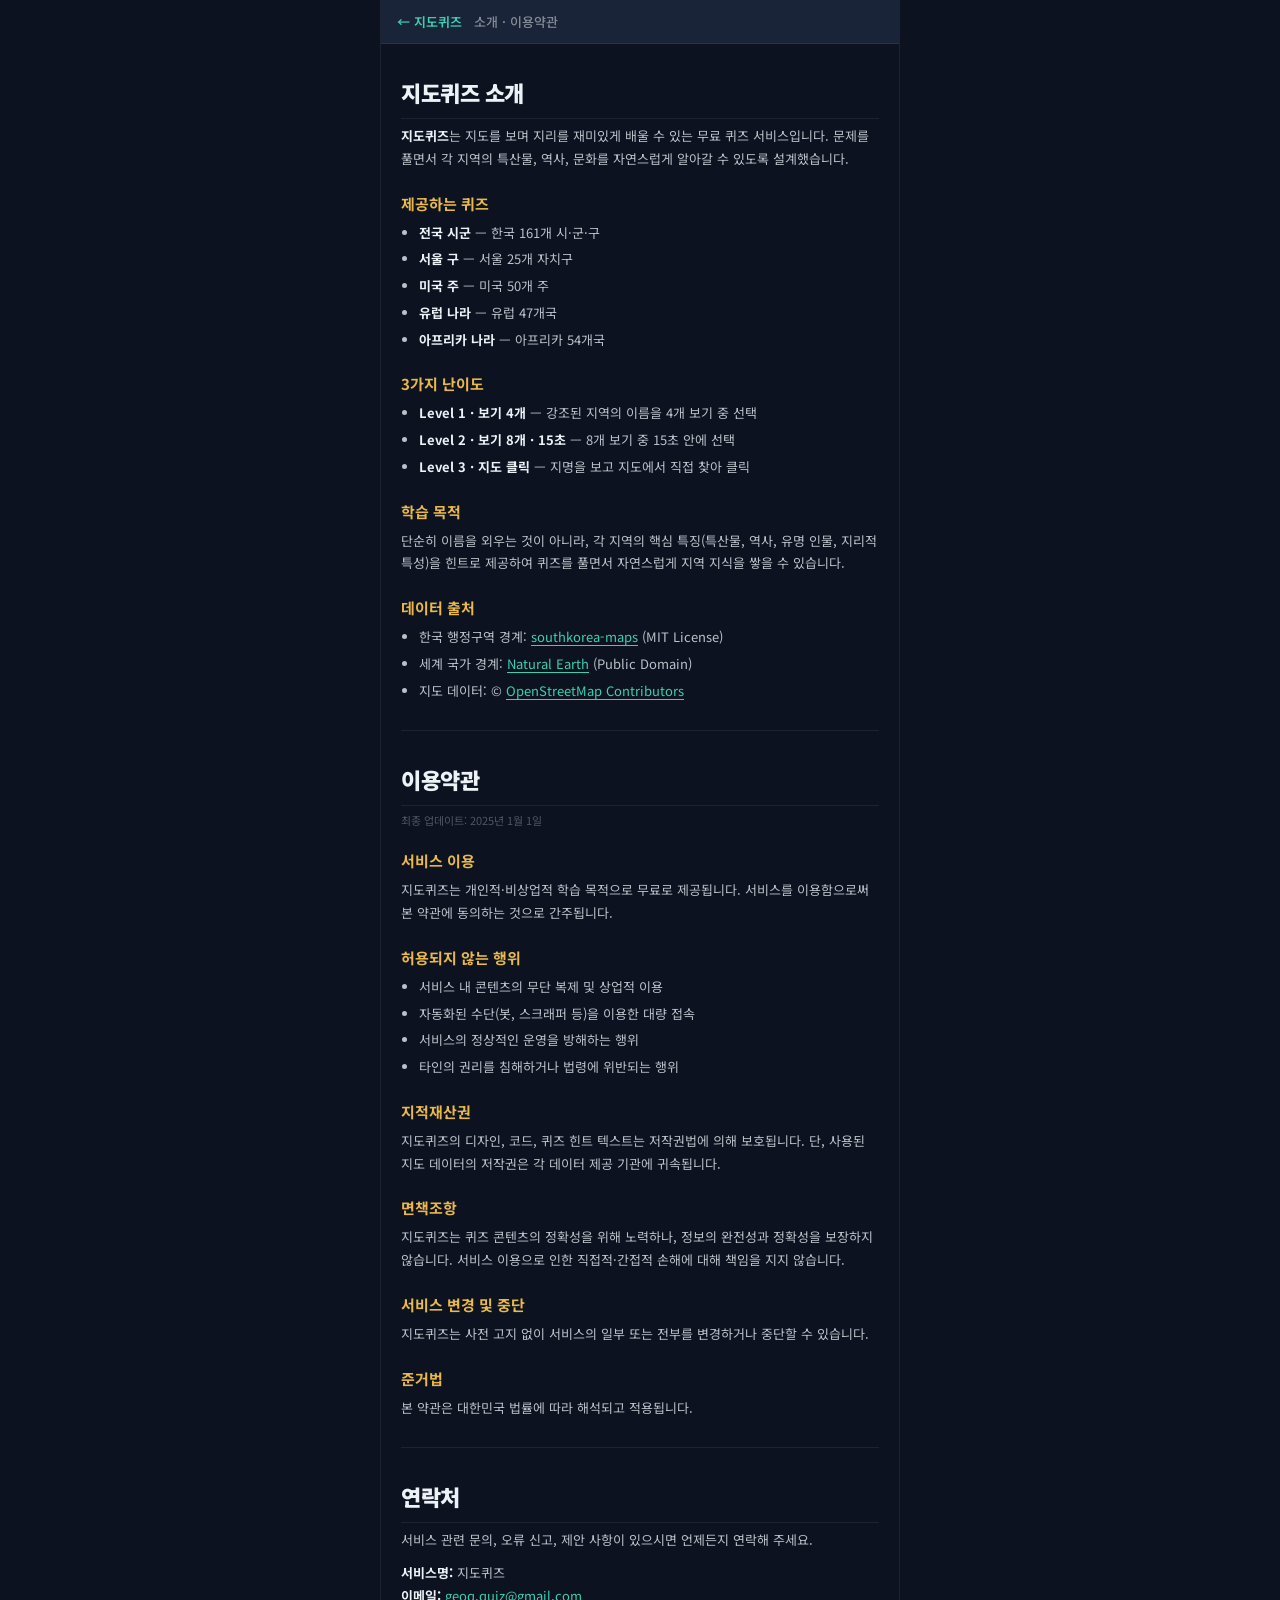
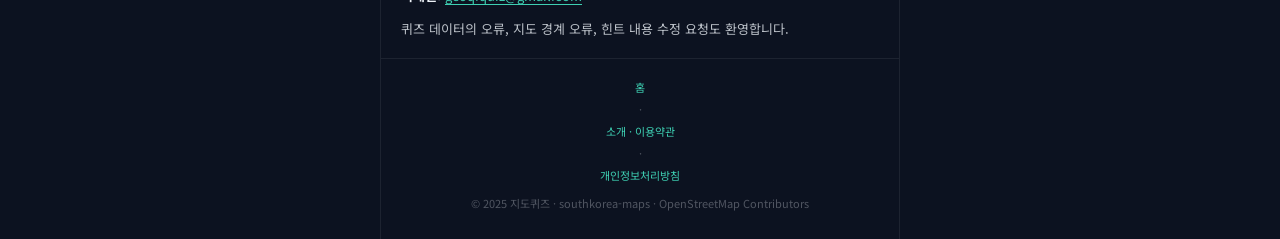
==== commit 1878eeec: "브랜드명 GeoQ → 지도퀴즈로 통일 - title, meta 태그(og:, twitter:), 구조화 데이터, 공유 텍스트,   manifest.json(name/short_na" ====
--- a/about.html
+++ b/about.html
@@ -12,14 +12,14 @@
 </script>
 <meta name="google-adsense-account" content="ca-pub-9931225061186683">
 <meta name="viewport" content="width=device-width,initial-scale=1.0">
-<title>소개 — GeoQ</title>
-<meta name="description" content="GeoQ는 지도를 보며 지리를 배우는 무료 퀴즈 서비스입니다. 전국 시군, 서울 구, 미국 주, 유럽·아프리카 국가를 3가지 레벨로 학습하세요.">
+<title>소개 — 지도퀴즈</title>
+<meta name="description" content="지도퀴즈는 지도를 보며 지리를 배우는 무료 퀴즈 서비스입니다. 전국 시군, 서울 구, 미국 주, 유럽·아프리카 국가를 3가지 레벨로 학습하세요.">
 <meta name="robots" content="index,follow">
 <meta name="theme-color" content="#E8B84B">
 <meta property="og:type" content="website">
-<meta property="og:site_name" content="GeoQ">
-<meta property="og:title" content="소개 · 이용약관 — GeoQ">
-<meta property="og:description" content="GeoQ는 지도를 보며 지리를 배우는 무료 퀴즈 서비스입니다. 전국 시군, 서울, 미국, 유럽, 아프리카 지리 퀴즈.">
+<meta property="og:site_name" content="지도퀴즈">
+<meta property="og:title" content="소개 · 이용약관 — 지도퀴즈">
+<meta property="og:description" content="지도퀴즈는 지도를 보며 지리를 배우는 무료 퀴즈 서비스입니다. 전국 시군, 서울, 미국, 유럽, 아프리카 지리 퀴즈.">
 <meta property="og:url" content="https://korean-cityquiz01.pages.dev/about">
 <meta property="og:image" content="https://korean-cityquiz01.pages.dev/img/og.svg">
 <link rel="canonical" href="https://korean-cityquiz01.pages.dev/about">
@@ -35,15 +35,15 @@
 <div class="page">
 
 <nav class="content-nav">
-  <a href="/" class="content-nav__back">← GeoQ</a>
+  <a href="/" class="content-nav__back">← 지도퀴즈</a>
   <span class="content-nav__title">소개 · 이용약관</span>
 </nav>
 
 <div class="content-wrap">
 
-<h1 class="content-h1">GeoQ 소개</h1>
+<h1 class="content-h1">지도퀴즈 소개</h1>
 
-<p class="content-p"><strong>GeoQ</strong>는 지도를 보며 지리를 재미있게 배울 수 있는 무료 퀴즈 서비스입니다. 문제를 풀면서 각 지역의 특산물, 역사, 문화를 자연스럽게 알아갈 수 있도록 설계했습니다.</p>
+<p class="content-p"><strong>지도퀴즈</strong>는 지도를 보며 지리를 재미있게 배울 수 있는 무료 퀴즈 서비스입니다. 문제를 풀면서 각 지역의 특산물, 역사, 문화를 자연스럽게 알아갈 수 있도록 설계했습니다.</p>
 
 <h2 class="content-h2">제공하는 퀴즈</h2>
 <ul class="content-list">
@@ -77,7 +77,7 @@
 <p class="content-meta">최종 업데이트: 2025년 1월 1일</p>
 
 <h2 class="content-h2">서비스 이용</h2>
-<p class="content-p">GeoQ는 개인적·비상업적 학습 목적으로 무료로 제공됩니다. 서비스를 이용함으로써 본 약관에 동의하는 것으로 간주됩니다.</p>
+<p class="content-p">지도퀴즈는 개인적·비상업적 학습 목적으로 무료로 제공됩니다. 서비스를 이용함으로써 본 약관에 동의하는 것으로 간주됩니다.</p>
 
 <h2 class="content-h2">허용되지 않는 행위</h2>
 <ul class="content-list">
@@ -88,13 +88,13 @@
 </ul>
 
 <h2 class="content-h2">지적재산권</h2>
-<p class="content-p">GeoQ의 디자인, 코드, 퀴즈 힌트 텍스트는 저작권법에 의해 보호됩니다. 단, 사용된 지도 데이터의 저작권은 각 데이터 제공 기관에 귀속됩니다.</p>
+<p class="content-p">지도퀴즈의 디자인, 코드, 퀴즈 힌트 텍스트는 저작권법에 의해 보호됩니다. 단, 사용된 지도 데이터의 저작권은 각 데이터 제공 기관에 귀속됩니다.</p>
 
 <h2 class="content-h2">면책조항</h2>
-<p class="content-p">GeoQ는 퀴즈 콘텐츠의 정확성을 위해 노력하나, 정보의 완전성과 정확성을 보장하지 않습니다. 서비스 이용으로 인한 직접적·간접적 손해에 대해 책임을 지지 않습니다.</p>
+<p class="content-p">지도퀴즈는 퀴즈 콘텐츠의 정확성을 위해 노력하나, 정보의 완전성과 정확성을 보장하지 않습니다. 서비스 이용으로 인한 직접적·간접적 손해에 대해 책임을 지지 않습니다.</p>
 
 <h2 class="content-h2">서비스 변경 및 중단</h2>
-<p class="content-p">GeoQ는 사전 고지 없이 서비스의 일부 또는 전부를 변경하거나 중단할 수 있습니다.</p>
+<p class="content-p">지도퀴즈는 사전 고지 없이 서비스의 일부 또는 전부를 변경하거나 중단할 수 있습니다.</p>
 
 <h2 class="content-h2">준거법</h2>
 <p class="content-p">본 약관은 대한민국 법률에 따라 해석되고 적용됩니다.</p>
@@ -106,7 +106,7 @@
 <p class="content-p">서비스 관련 문의, 오류 신고, 제안 사항이 있으시면 언제든지 연락해 주세요.</p>
 
 <p class="content-p">
-  <strong>서비스명:</strong> GeoQ<br>
+  <strong>서비스명:</strong> 지도퀴즈<br>
   <strong>이메일:</strong> <a href="mailto:geoq.quiz@gmail.com" class="content-link">geoq.quiz@gmail.com</a>
 </p>
 
@@ -120,7 +120,7 @@
   <a href="/about">소개 · 이용약관</a>
   <span>·</span>
   <a href="/privacy">개인정보처리방침</a>
-  <div style="margin-top:6px;">© 2025 GeoQ · southkorea-maps · OpenStreetMap Contributors</div>
+  <div style="margin-top:6px;">© 2025 지도퀴즈 · southkorea-maps · OpenStreetMap Contributors</div>
 </footer>
 
 </div><!-- .page -->
--- a/css/style.css
+++ b/css/style.css
@@ -153,8 +153,9 @@
 .map-grid{display:grid;grid-template-columns:1fr 1fr;gap:10px;}
 .map-card{
   background:var(--ink2);border:1px solid var(--border);border-radius:var(--r-lg);
-  padding:16px;cursor:pointer;transition:all .22s var(--ease);
-  text-decoration:none;color:inherit;display:flex;flex-direction:column;gap:10px;
+  padding:12px;cursor:pointer;transition:all .22s var(--ease);
+  text-decoration:none;color:inherit;display:flex;flex-direction:column;gap:6px;
+  justify-content:center;height:96px;
   position:relative;overflow:hidden;
 }
 .map-card::before{
@@ -167,15 +168,16 @@
 .map-card:active{transform:scale(.98);}
 .map-card.disabled{opacity:.4;cursor:not-allowed;pointer-events:none;}
 .map-card__icon{
-  width:42px;height:42px;border-radius:12px;
-  display:flex;align-items:center;justify-content:center;font-size:22px;
+  width:34px;height:34px;border-radius:10px;flex-shrink:0;
+  display:flex;align-items:center;justify-content:center;font-size:18px;
   background:rgba(255,255,255,.06);
 }
-.map-card__name{font-size:13px;font-weight:700;color:var(--text);}
-.map-card__meta{font-size:11px;color:var(--muted);}
+.map-card__name{font-size:12.5px;font-weight:700;color:var(--text);}
+.map-card__meta{font-size:10.5px;color:var(--muted);}
 .map-card__badge{
+  position:absolute;top:10px;right:10px;
   display:inline-block;font-size:9px;font-weight:700;letter-spacing:.05em;
-  padding:2px 7px;border-radius:6px;margin-top:2px;width:fit-content;
+  padding:2px 7px;border-radius:6px;width:fit-content;
 }
 .badge-gold{background:rgba(232,184,75,.2);color:var(--gold);}
 .badge-soon{background:rgba(255,255,255,.06);color:var(--hint);}
@@ -322,6 +324,39 @@
 #map-container path[data-grp="AF-E"]{fill:rgba(74,144,217,.24);}    /* 동아프리카 */
 #map-container path[data-grp="AF-S"]{fill:rgba(157,120,212,.24);}   /* 남아프리카 */
 
+/* ── 달 지도(실사 배경) ── */
+/* Level 1·2(객관식): 평소엔 아주 옅게 전체 윤곽만, 정답은 .active로 강조 */
+#map-container path[data-grp="MARE"]:not(.active):not(.correct):not(.wrong):not(.solved){fill:rgba(74,144,217,.03);stroke:rgba(140,190,255,.28);stroke-width:1;transition:fill .15s,stroke .15s;}
+#map-container path[data-grp="CRATER"]:not(.active):not(.correct):not(.wrong):not(.solved){fill:rgba(232,184,75,.04);stroke:rgba(255,214,120,.32);stroke-width:1;transition:fill .15s,stroke .15s;}
+#map-container path[data-grp="SITE"]:not(.active):not(.correct):not(.wrong):not(.solved){fill:rgba(224,96,144,.10);stroke:rgba(255,150,190,.5);stroke-width:1;transition:fill .15s,stroke .15s;}
+/* Level 3(지도 클릭): 터치 환경엔 hover가 없으므로 좀 더 또렷한 경계선을 표시 */
+body.lv3 #map-container path[data-grp="MARE"]:not(.active):not(.correct):not(.wrong):not(.solved){fill:rgba(74,144,217,.06);stroke:rgba(140,190,255,.5);}
+body.lv3 #map-container path[data-grp="CRATER"]:not(.active):not(.correct):not(.wrong):not(.solved){fill:rgba(232,184,75,.08);stroke:rgba(255,214,120,.6);}
+body.lv3 #map-container path[data-grp="SITE"]:not(.active):not(.correct):not(.wrong):not(.solved){fill:rgba(224,96,144,.18);stroke:rgba(255,150,190,.75);}
+body.lv3 #map-container path[data-grp="MARE"]:not(.active):not(.correct):not(.wrong):not(.solved):hover{fill:rgba(74,144,217,.22);stroke:rgba(140,190,255,.8);}
+body.lv3 #map-container path[data-grp="CRATER"]:not(.active):not(.correct):not(.wrong):not(.solved):hover{fill:rgba(232,184,75,.24);stroke:rgba(255,214,120,.85);}
+body.lv3 #map-container path[data-grp="SITE"]:not(.active):not(.correct):not(.wrong):not(.solved):hover{fill:rgba(224,96,144,.35);stroke:rgba(255,150,190,.95);}
+/* 정답/오답 강조도 사진이 비치도록 반투명(다른 지도는 불투명 벡터라 상관없지만 달은 실사라 가려짐) */
+#map-container path[data-grp="MARE"].active,
+#map-container path[data-grp="CRATER"].active,
+#map-container path[data-grp="SITE"].active{fill:rgba(232,184,75,.32)!important;stroke:var(--gold2);stroke-width:1.5;}
+#map-container path[data-grp="MARE"].correct,
+#map-container path[data-grp="CRATER"].correct,
+#map-container path[data-grp="SITE"].correct{fill:rgba(62,207,178,.32)!important;stroke:#2BA890;}
+#map-container path[data-grp="MARE"].wrong,
+#map-container path[data-grp="CRATER"].wrong,
+#map-container path[data-grp="SITE"].wrong{fill:rgba(255,107,107,.32)!important;stroke:#cc4444;}
+
+/* ── 일본 8개 지방(地方) ── */
+#map-container path[data-grp="HOKKAIDO"]{fill:rgba(74,144,217,.30);}  /* 홋카이도 */
+#map-container path[data-grp="TOHOKU"]  {fill:rgba(87,168,107,.28);}  /* 도호쿠 */
+#map-container path[data-grp="KANTO"]   {fill:rgba(157,120,212,.28);} /* 간토 */
+#map-container path[data-grp="CHUBU"]   {fill:rgba(212,160,48,.28);}  /* 주부 */
+#map-container path[data-grp="KINKI"]   {fill:rgba(217,110,58,.28);}  /* 긴키(간사이) */
+#map-container path[data-grp="CHUGOKU"] {fill:rgba(62,189,189,.28);}  /* 주고쿠 */
+#map-container path[data-grp="SHIKOKU"] {fill:rgba(224,96,144,.28);}  /* 시코쿠 */
+#map-container path[data-grp="KYUSHU"]  {fill:rgba(176,120,64,.30);}  /* 규슈·오키나와 */
+
 /* ── 월드컵 지도 ── */
 /* 배경 국가 (비출전국) */
 #map-container #bg-countries path{
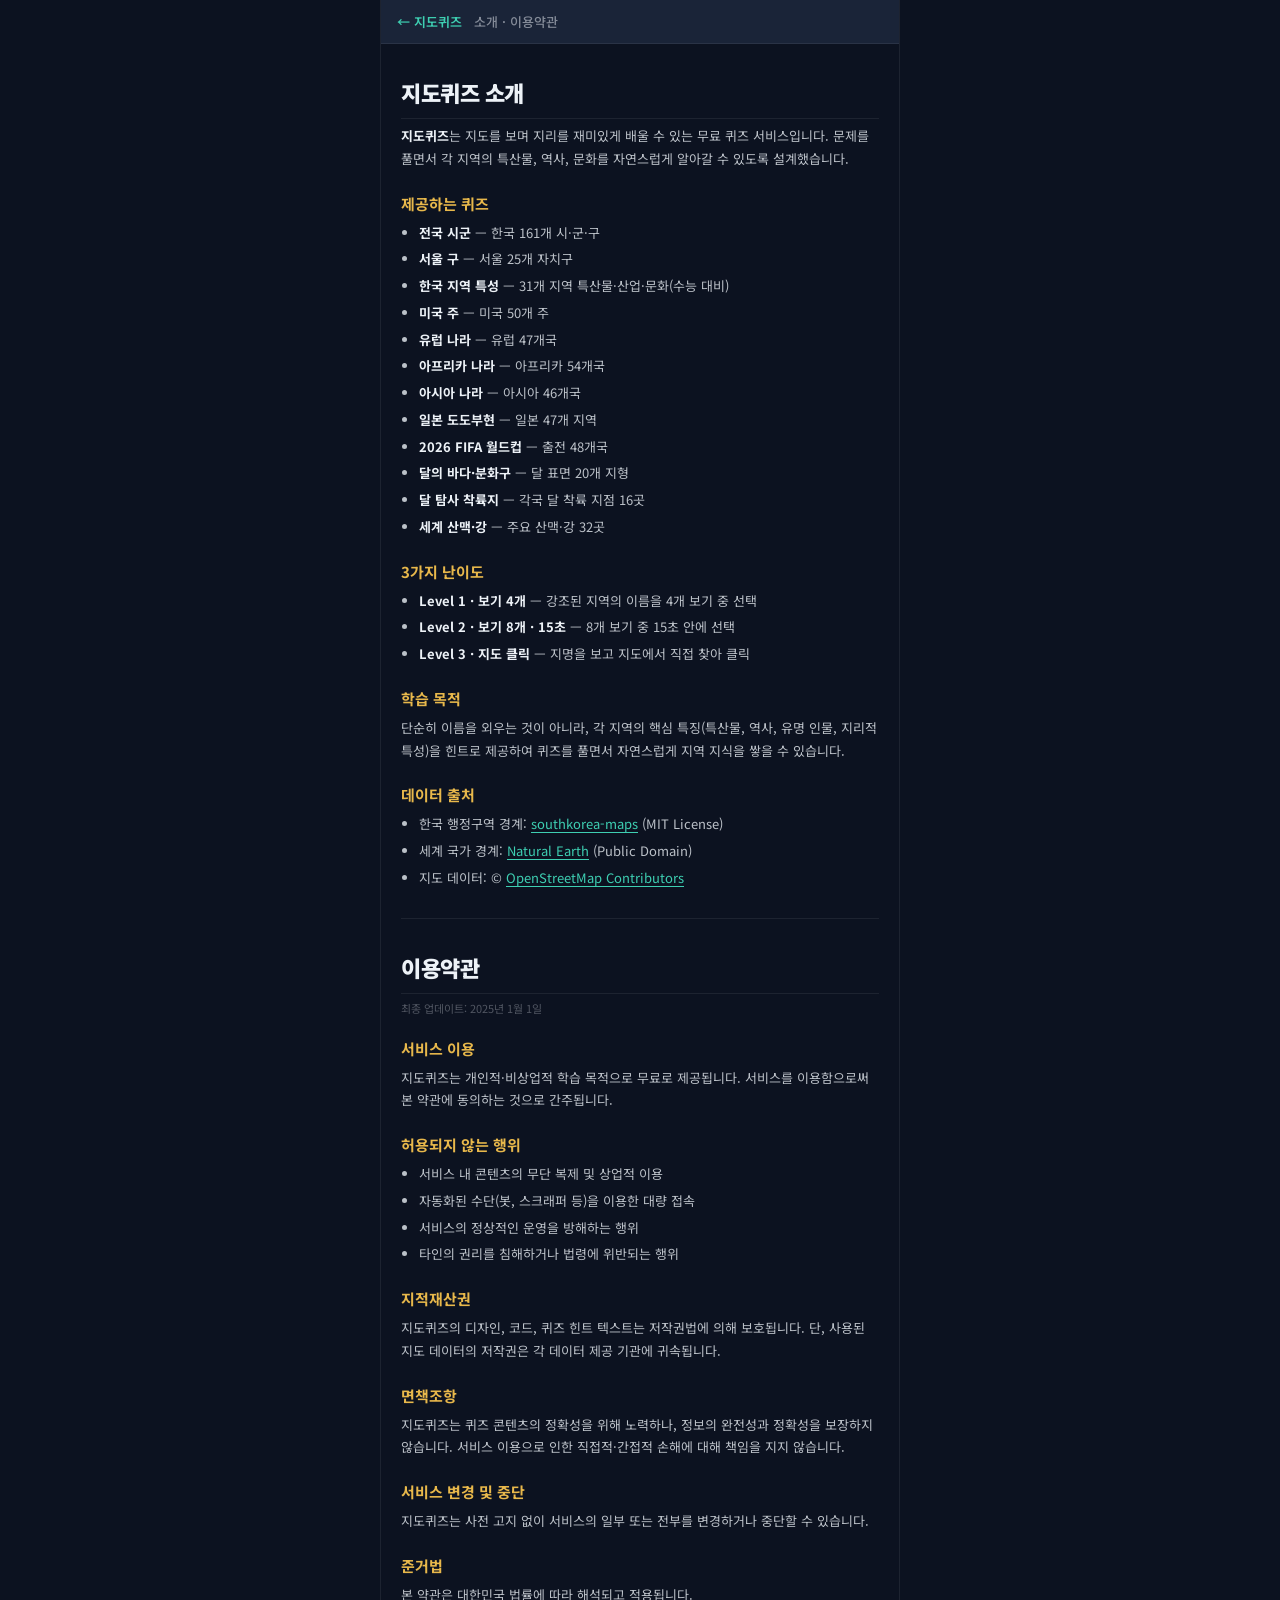
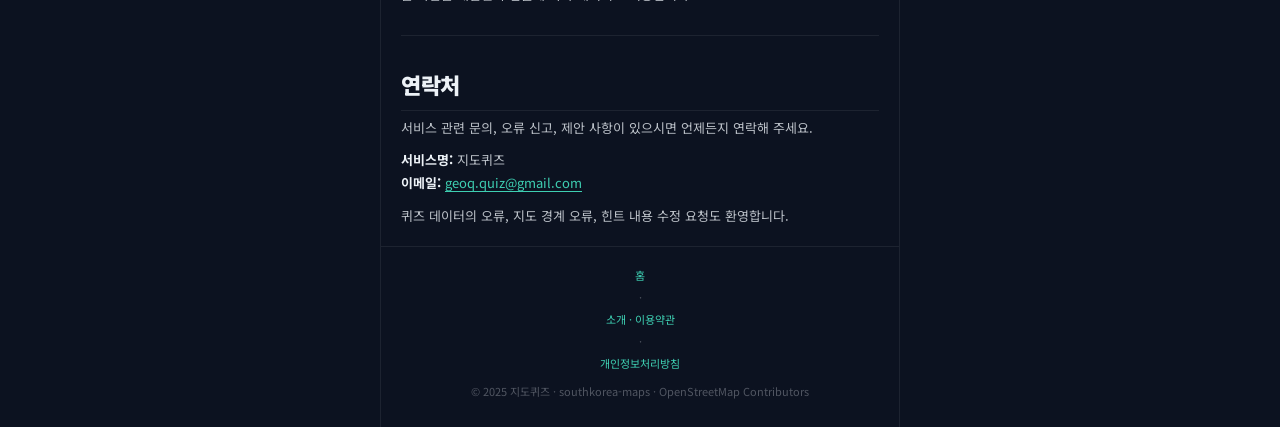
==== commit 5ff4889a: "SEO 메타데이터를 mapquiz.co.kr 커스텀 도메인 기준으로 전면 갱신 - canonical/hreflang/og:url/og:image/JSON-LD url을 전부   k" ====
--- a/about.html
+++ b/about.html
@@ -13,16 +13,16 @@
 <meta name="google-adsense-account" content="ca-pub-9931225061186683">
 <meta name="viewport" content="width=device-width,initial-scale=1.0">
 <title>소개 — 지도퀴즈</title>
-<meta name="description" content="지도퀴즈는 지도를 보며 지리를 배우는 무료 퀴즈 서비스입니다. 전국 시군, 서울 구, 미국 주, 유럽·아프리카 국가를 3가지 레벨로 학습하세요.">
+<meta name="description" content="지도퀴즈는 지도를 보며 지리를 배우는 무료 퀴즈 서비스입니다. 전국 시군·서울·미국·유럽·아프리카·아시아·일본·월드컵·달·산맥과 강까지 12종을 3가지 레벨로 학습하세요.">
 <meta name="robots" content="index,follow">
 <meta name="theme-color" content="#E8B84B">
 <meta property="og:type" content="website">
 <meta property="og:site_name" content="지도퀴즈">
 <meta property="og:title" content="소개 · 이용약관 — 지도퀴즈">
-<meta property="og:description" content="지도퀴즈는 지도를 보며 지리를 배우는 무료 퀴즈 서비스입니다. 전국 시군, 서울, 미국, 유럽, 아프리카 지리 퀴즈.">
-<meta property="og:url" content="https://korean-cityquiz01.pages.dev/about">
-<meta property="og:image" content="https://korean-cityquiz01.pages.dev/img/og.svg">
-<link rel="canonical" href="https://korean-cityquiz01.pages.dev/about">
+<meta property="og:description" content="지도퀴즈는 지도를 보며 지리를 배우는 무료 퀴즈 서비스입니다. 시군구·세계 각국·일본·달·산맥과 강 지리 퀴즈.">
+<meta property="og:url" content="https://mapquiz.co.kr/about">
+<meta property="og:image" content="https://mapquiz.co.kr/img/og.svg">
+<link rel="canonical" href="https://mapquiz.co.kr/about">
 <link rel="manifest" href="/manifest.json">
 <link rel="icon" href="/favicon.svg" type="image/svg+xml">
 <link rel="apple-touch-icon" href="/img/apple-touch-icon.png">
@@ -49,9 +49,16 @@
 <ul class="content-list">
   <li><strong>전국 시군</strong> — 한국 161개 시·군·구</li>
   <li><strong>서울 구</strong> — 서울 25개 자치구</li>
+  <li><strong>한국 지역 특성</strong> — 31개 지역 특산물·산업·문화(수능 대비)</li>
   <li><strong>미국 주</strong> — 미국 50개 주</li>
   <li><strong>유럽 나라</strong> — 유럽 47개국</li>
   <li><strong>아프리카 나라</strong> — 아프리카 54개국</li>
+  <li><strong>아시아 나라</strong> — 아시아 46개국</li>
+  <li><strong>일본 도도부현</strong> — 일본 47개 지역</li>
+  <li><strong>2026 FIFA 월드컵</strong> — 출전 48개국</li>
+  <li><strong>달의 바다·분화구</strong> — 달 표면 20개 지형</li>
+  <li><strong>달 탐사 착륙지</strong> — 각국 달 착륙 지점 16곳</li>
+  <li><strong>세계 산맥·강</strong> — 주요 산맥·강 32곳</li>
 </ul>
 
 <h2 class="content-h2">3가지 난이도</h2>
--- a/css/style.css
+++ b/css/style.css
@@ -299,6 +299,7 @@
 #map-container path.correct{fill:#3ECFB2;stroke:#2BA890;stroke-width:1.2;animation:none;filter:none;}
 #map-container path.wrong  {fill:var(--coral);stroke:#cc4444;stroke-width:1.2;animation:none;filter:none;}
 #map-container path.solved {fill:rgba(62,207,178,.2);stroke:rgba(62,207,178,.3);animation:none;filter:none;}
+#map-container path[data-grp="SITE"].solved{stroke-width:2.5;filter:drop-shadow(0 0 4px rgba(62,207,178,.7));}
 /* 세계 지도 path — 기본 fill (상태 클래스·data-grp 없는 path만) */
 #map-container svg:not([viewBox="0 0 680 800"]) path:not(.active):not(.correct):not(.wrong):not(.solved):not([data-grp]){fill:rgba(255,255,255,.07);}
 
@@ -306,23 +307,25 @@
 #map-container path[data-grp="서울"]{fill:rgba(224,96,144,.25);}
 
 /* ── 미국 Census 권역 ── */
-#map-container path[data-grp="US-NE"]{fill:rgba(74,144,217,.26);}   /* 북동부 */
-#map-container path[data-grp="US-MW"]{fill:rgba(87,168,107,.28);}   /* 중서부 */
-#map-container path[data-grp="US-SO"]{fill:rgba(212,160,48,.26);}   /* 남부   */
-#map-container path[data-grp="US-WE"]{fill:rgba(157,120,212,.26);}  /* 서부   */
+/* (아래 :not() 가드: 이 규칙들이 .active/.correct/.wrong보다 파일상 뒤에 있어서
+   가드가 없으면 동일 우선순위 규칙 중 나중 규칙이 이겨 정답 강조색을 덮어버림) */
+#map-container path[data-grp="US-NE"]:not(.active):not(.correct):not(.wrong):not(.solved){fill:rgba(74,144,217,.26);}   /* 북동부 */
+#map-container path[data-grp="US-MW"]:not(.active):not(.correct):not(.wrong):not(.solved){fill:rgba(87,168,107,.28);}   /* 중서부 */
+#map-container path[data-grp="US-SO"]:not(.active):not(.correct):not(.wrong):not(.solved){fill:rgba(212,160,48,.26);}   /* 남부   */
+#map-container path[data-grp="US-WE"]:not(.active):not(.correct):not(.wrong):not(.solved){fill:rgba(157,120,212,.26);}  /* 서부   */
 
 /* ── 유럽 소권역 ── */
-#map-container path[data-grp="EU-N"]{fill:rgba(74,144,217,.24);}    /* 북유럽 */
-#map-container path[data-grp="EU-W"]{fill:rgba(62,189,189,.24);}    /* 서유럽 */
-#map-container path[data-grp="EU-S"]{fill:rgba(212,160,48,.24);}    /* 남유럽 */
-#map-container path[data-grp="EU-E"]{fill:rgba(157,120,212,.24);}   /* 동유럽 */
+#map-container path[data-grp="EU-N"]:not(.active):not(.correct):not(.wrong):not(.solved){fill:rgba(74,144,217,.24);}    /* 북유럽 */
+#map-container path[data-grp="EU-W"]:not(.active):not(.correct):not(.wrong):not(.solved){fill:rgba(62,189,189,.24);}    /* 서유럽 */
+#map-container path[data-grp="EU-S"]:not(.active):not(.correct):not(.wrong):not(.solved){fill:rgba(212,160,48,.24);}    /* 남유럽 */
+#map-container path[data-grp="EU-E"]:not(.active):not(.correct):not(.wrong):not(.solved){fill:rgba(157,120,212,.24);}   /* 동유럽 */
 
 /* ── 아프리카 소권역 ── */
-#map-container path[data-grp="AF-N"]{fill:rgba(212,160,48,.24);}    /* 북아프리카 */
-#map-container path[data-grp="AF-W"]{fill:rgba(87,168,107,.24);}    /* 서아프리카 */
-#map-container path[data-grp="AF-C"]{fill:rgba(217,110,58,.24);}    /* 중앙아프리카 */
-#map-container path[data-grp="AF-E"]{fill:rgba(74,144,217,.24);}    /* 동아프리카 */
-#map-container path[data-grp="AF-S"]{fill:rgba(157,120,212,.24);}   /* 남아프리카 */
+#map-container path[data-grp="AF-N"]:not(.active):not(.correct):not(.wrong):not(.solved){fill:rgba(212,160,48,.24);}    /* 북아프리카 */
+#map-container path[data-grp="AF-W"]:not(.active):not(.correct):not(.wrong):not(.solved){fill:rgba(87,168,107,.24);}    /* 서아프리카 */
+#map-container path[data-grp="AF-C"]:not(.active):not(.correct):not(.wrong):not(.solved){fill:rgba(217,110,58,.24);}    /* 중앙아프리카 */
+#map-container path[data-grp="AF-E"]:not(.active):not(.correct):not(.wrong):not(.solved){fill:rgba(74,144,217,.24);}    /* 동아프리카 */
+#map-container path[data-grp="AF-S"]:not(.active):not(.correct):not(.wrong):not(.solved){fill:rgba(157,120,212,.24);}   /* 남아프리카 */
 
 /* ── 달 지도(실사 배경) ── */
 /* Level 1·2(객관식): 평소엔 아주 옅게 전체 윤곽만, 정답은 .active로 강조 */
@@ -338,37 +341,56 @@
 body.lv3 #map-container path[data-grp="SITE"]:not(.active):not(.correct):not(.wrong):not(.solved):hover{fill:rgba(224,96,144,.35);stroke:rgba(255,150,190,.95);}
 /* 정답/오답 강조도 사진이 비치도록 반투명(다른 지도는 불투명 벡터라 상관없지만 달은 실사라 가려짐) */
 #map-container path[data-grp="MARE"].active,
-#map-container path[data-grp="CRATER"].active,
-#map-container path[data-grp="SITE"].active{fill:rgba(232,184,75,.32)!important;stroke:var(--gold2);stroke-width:1.5;}
+#map-container path[data-grp="CRATER"].active{fill:rgba(232,184,75,.32)!important;stroke:var(--gold2);stroke-width:1.5;}
 #map-container path[data-grp="MARE"].correct,
-#map-container path[data-grp="CRATER"].correct,
-#map-container path[data-grp="SITE"].correct{fill:rgba(62,207,178,.32)!important;stroke:#2BA890;}
+#map-container path[data-grp="CRATER"].correct{fill:rgba(62,207,178,.32)!important;stroke:#2BA890;}
 #map-container path[data-grp="MARE"].wrong,
-#map-container path[data-grp="CRATER"].wrong,
-#map-container path[data-grp="SITE"].wrong{fill:rgba(255,107,107,.32)!important;stroke:#cc4444;}
+#map-container path[data-grp="CRATER"].wrong{fill:rgba(255,107,107,.32)!important;stroke:#cc4444;}
+/* SITE(착륙지)는 아이콘이 클릭영역 위를 덮어버려 fill 강조가 거의 안 보이므로,
+   두꺼운 테두리 + 발광 효과로 아이콘 바깥쪽에서도 뚜렷하게 강조되도록 함 */
+#map-container path[data-grp="SITE"].active{
+  fill:rgba(232,184,75,.45)!important;stroke:var(--gold2);stroke-width:4;
+  filter:drop-shadow(0 0 5px var(--gold2)) drop-shadow(0 0 9px rgba(232,184,75,.9));
+}
+#map-container path[data-grp="SITE"].correct{
+  fill:rgba(62,207,178,.45)!important;stroke:#2BA890;stroke-width:4;
+  filter:drop-shadow(0 0 5px #2BA890) drop-shadow(0 0 9px rgba(62,207,178,.9));
+}
+#map-container path[data-grp="SITE"].wrong{
+  fill:rgba(255,107,107,.45)!important;stroke:#cc4444;stroke-width:4;
+  filter:drop-shadow(0 0 5px #cc4444) drop-shadow(0 0 9px rgba(255,107,107,.9));
+}
+
+/* ── 세계 산맥·강 ── */
+#map-container path[data-grp="MOUNTAIN"]:not(.active):not(.correct):not(.wrong):not(.solved){fill:rgba(232,184,75,.55);stroke:rgba(245,223,168,.7);}
+#map-container path[data-grp="RIVER"]:not(.active):not(.correct):not(.wrong):not(.solved){fill:rgba(62,207,178,.5);stroke:rgba(158,230,214,.7);}
+body.lv3 #map-container path[data-grp="MOUNTAIN"]:not(.active):not(.correct):not(.wrong):not(.solved):hover{fill:rgba(232,184,75,.8);}
+body.lv3 #map-container path[data-grp="RIVER"]:not(.active):not(.correct):not(.wrong):not(.solved):hover{fill:rgba(62,207,178,.75);}
 
 /* ── 일본 8개 지방(地方) ── */
-#map-container path[data-grp="HOKKAIDO"]{fill:rgba(74,144,217,.30);}  /* 홋카이도 */
-#map-container path[data-grp="TOHOKU"]  {fill:rgba(87,168,107,.28);}  /* 도호쿠 */
-#map-container path[data-grp="KANTO"]   {fill:rgba(157,120,212,.28);} /* 간토 */
-#map-container path[data-grp="CHUBU"]   {fill:rgba(212,160,48,.28);}  /* 주부 */
-#map-container path[data-grp="KINKI"]   {fill:rgba(217,110,58,.28);}  /* 긴키(간사이) */
-#map-container path[data-grp="CHUGOKU"] {fill:rgba(62,189,189,.28);}  /* 주고쿠 */
-#map-container path[data-grp="SHIKOKU"] {fill:rgba(224,96,144,.28);}  /* 시코쿠 */
-#map-container path[data-grp="KYUSHU"]  {fill:rgba(176,120,64,.30);}  /* 규슈·오키나와 */
+/* :not() 가드: 이 규칙들이 .active/.correct/.wrong보다 파일상 뒤에 있어서
+   가드가 없으면 동일 우선순위 규칙 중 나중 규칙이 이겨 정답 강조색을 덮어버림 */
+#map-container path[data-grp="HOKKAIDO"]:not(.active):not(.correct):not(.wrong):not(.solved){fill:rgba(74,144,217,.30);}  /* 홋카이도 */
+#map-container path[data-grp="TOHOKU"]:not(.active):not(.correct):not(.wrong):not(.solved)  {fill:rgba(87,168,107,.28);}  /* 도호쿠 */
+#map-container path[data-grp="KANTO"]:not(.active):not(.correct):not(.wrong):not(.solved)   {fill:rgba(157,120,212,.28);} /* 간토 */
+#map-container path[data-grp="CHUBU"]:not(.active):not(.correct):not(.wrong):not(.solved)   {fill:rgba(212,160,48,.28);}  /* 주부 */
+#map-container path[data-grp="KINKI"]:not(.active):not(.correct):not(.wrong):not(.solved)   {fill:rgba(217,110,58,.28);}  /* 긴키(간사이) */
+#map-container path[data-grp="CHUGOKU"]:not(.active):not(.correct):not(.wrong):not(.solved) {fill:rgba(62,189,189,.28);}  /* 주고쿠 */
+#map-container path[data-grp="SHIKOKU"]:not(.active):not(.correct):not(.wrong):not(.solved) {fill:rgba(224,96,144,.28);}  /* 시코쿠 */
+#map-container path[data-grp="KYUSHU"]:not(.active):not(.correct):not(.wrong):not(.solved)  {fill:rgba(176,120,64,.30);}  /* 규슈·오키나와 */
 
 /* ── 월드컵 지도 ── */
 /* 배경 국가 (비출전국) */
 #map-container #bg-countries path{
   fill:rgba(255,255,255,.03);stroke:rgba(255,255,255,.07);stroke-width:.4;
 }
-/* 대륙별 출전국 색상 */
-#map-container path[data-grp="UEFA"]    {fill:rgba(96,180,255,.22);}   /* 유럽 */
-#map-container path[data-grp="CONMEBOL"]{fill:rgba(62,189,189,.24);}   /* 남미 */
-#map-container path[data-grp="CONCACAF"]{fill:rgba(123,176,80,.24);}   /* 북중미 */
-#map-container path[data-grp="CAF"]     {fill:rgba(217,110,58,.24);}   /* 아프리카 */
-#map-container path[data-grp="AFC"]     {fill:rgba(212,160,48,.26);}   /* 아시아 */
-#map-container path[data-grp="OFC"]     {fill:rgba(157,120,212,.24);}  /* 오세아니아 */
+/* 대륙별 출전국 색상 (마찬가지로 :not() 가드 필요) */
+#map-container path[data-grp="UEFA"]:not(.active):not(.correct):not(.wrong):not(.solved)    {fill:rgba(96,180,255,.22);}   /* 유럽 */
+#map-container path[data-grp="CONMEBOL"]:not(.active):not(.correct):not(.wrong):not(.solved){fill:rgba(62,189,189,.24);}   /* 남미 */
+#map-container path[data-grp="CONCACAF"]:not(.active):not(.correct):not(.wrong):not(.solved){fill:rgba(123,176,80,.24);}   /* 북중미 */
+#map-container path[data-grp="CAF"]:not(.active):not(.correct):not(.wrong):not(.solved)     {fill:rgba(217,110,58,.24);}   /* 아프리카 */
+#map-container path[data-grp="AFC"]:not(.active):not(.correct):not(.wrong):not(.solved)     {fill:rgba(212,160,48,.26);}   /* 아시아 */
+#map-container path[data-grp="OFC"]:not(.active):not(.correct):not(.wrong):not(.solved)     {fill:rgba(157,120,212,.24);}  /* 오세아니아 */
 
 /* Level3 */
 body.lv3 #map-container path{cursor:crosshair;}
